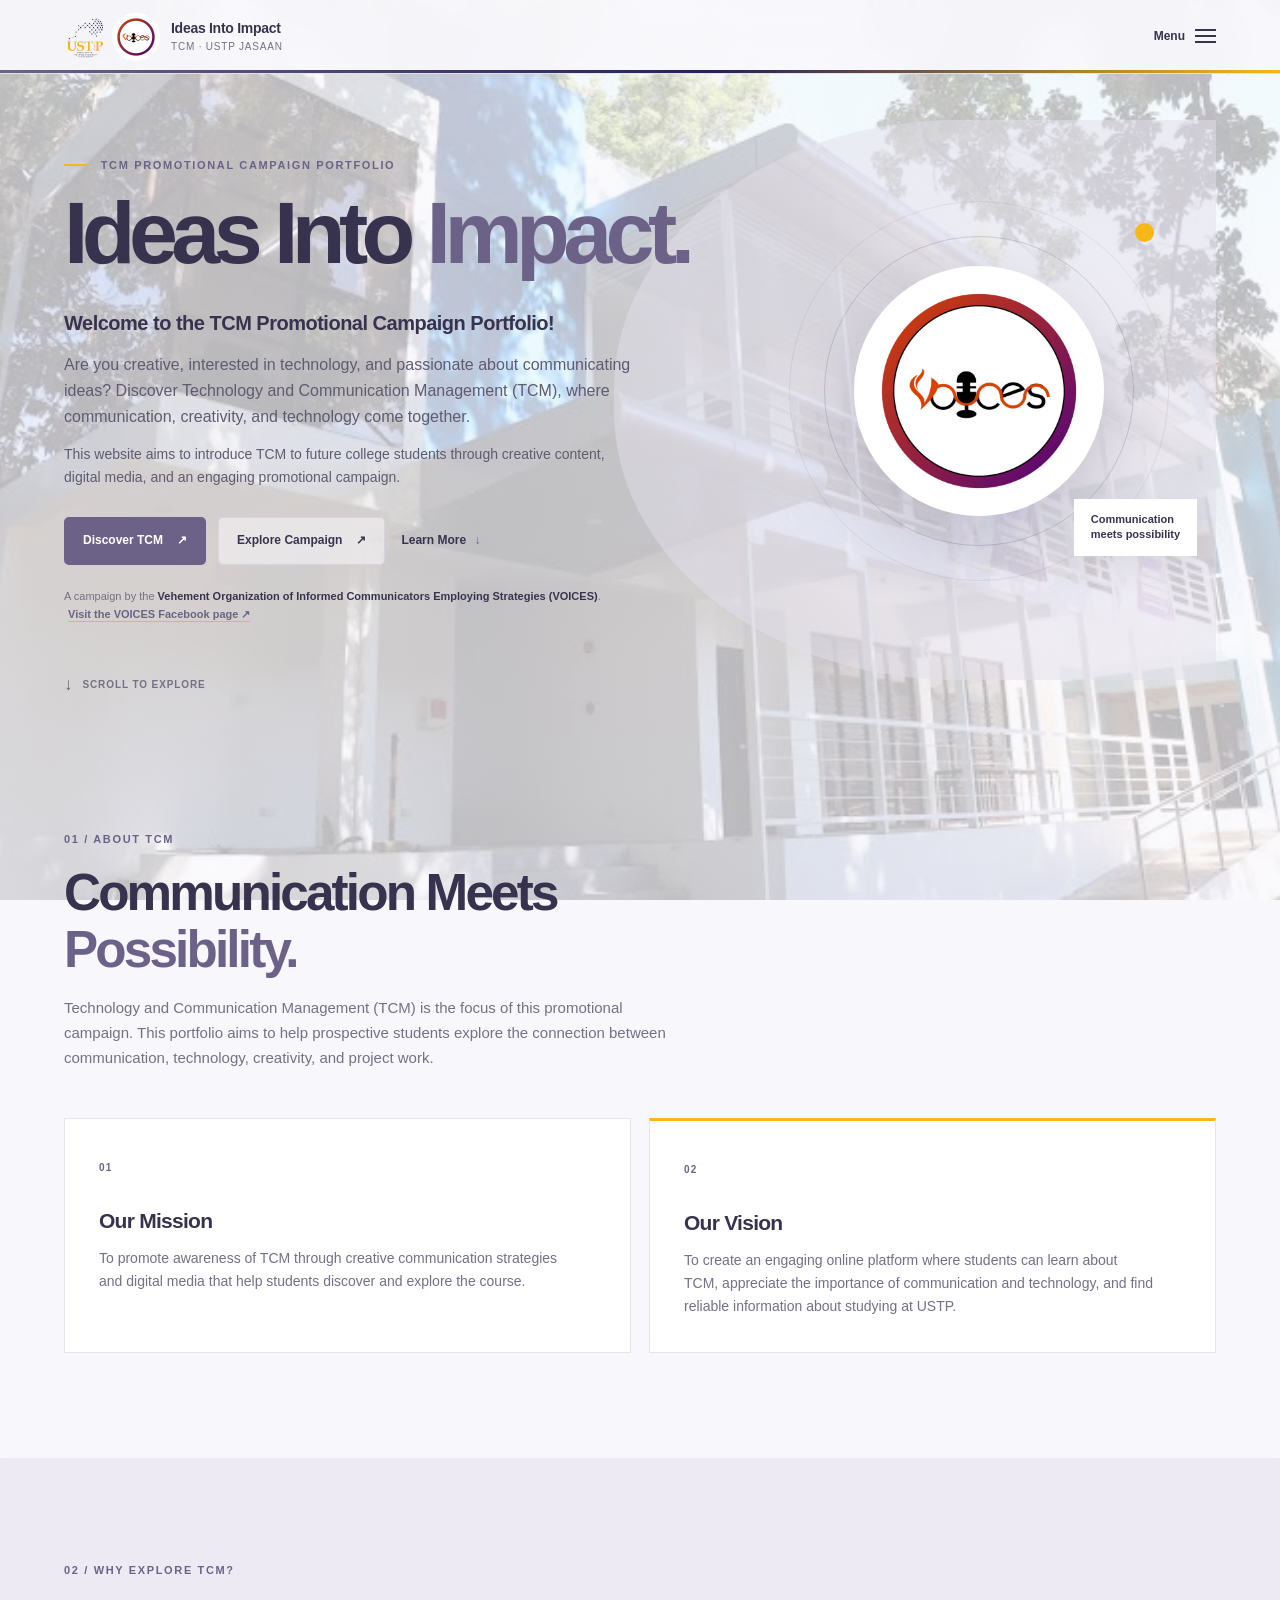
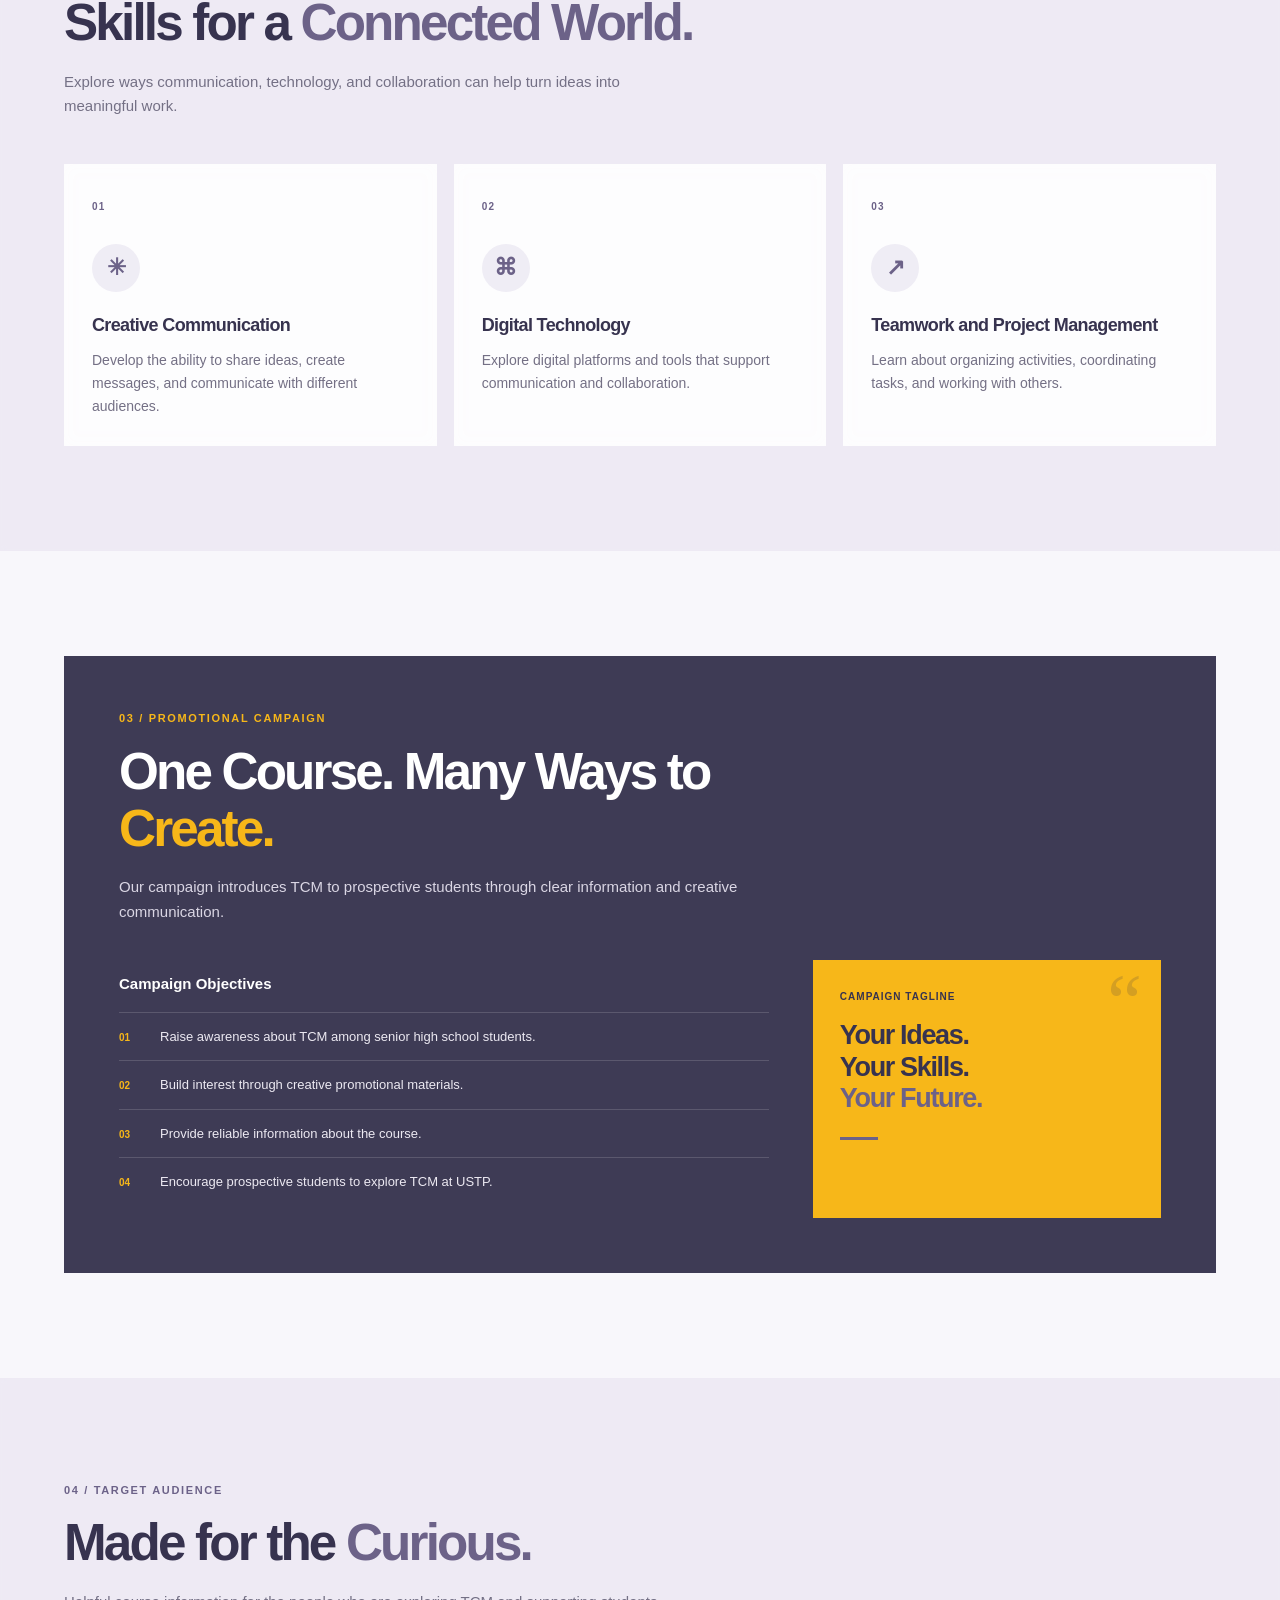
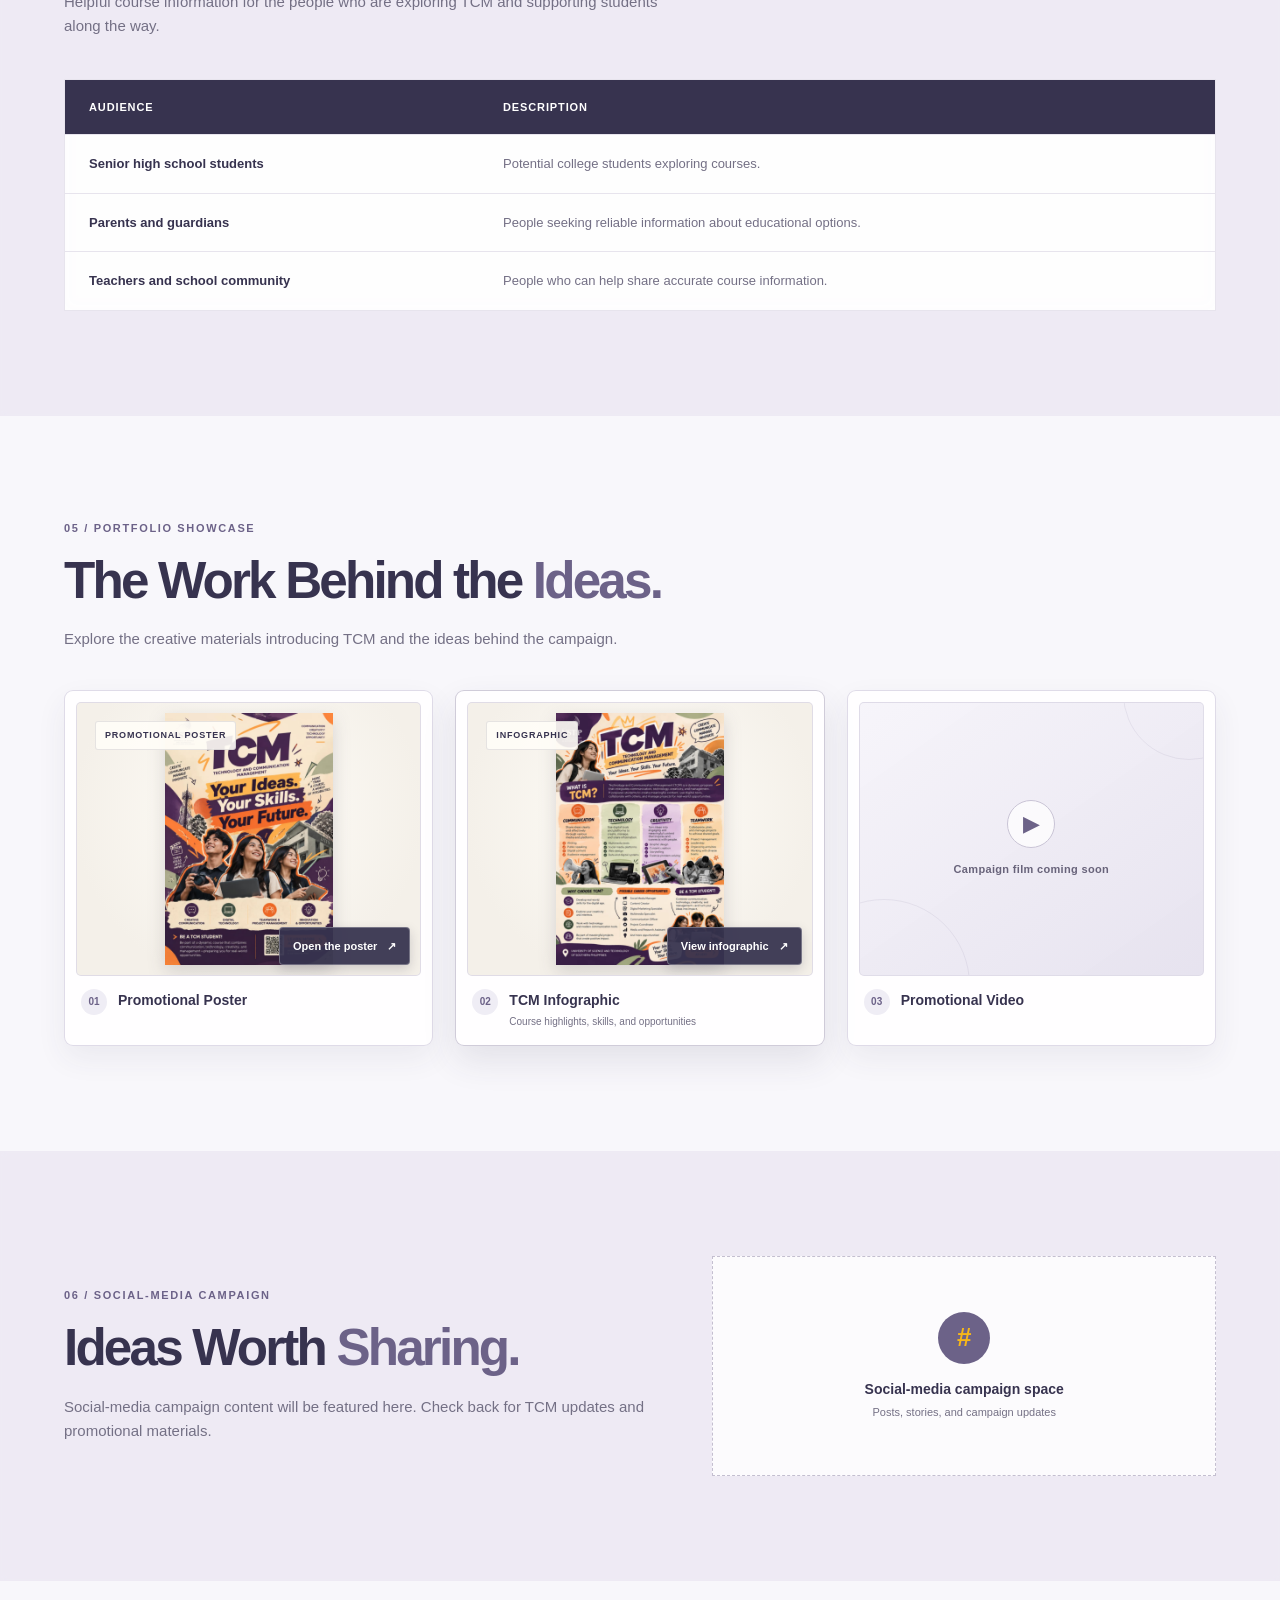
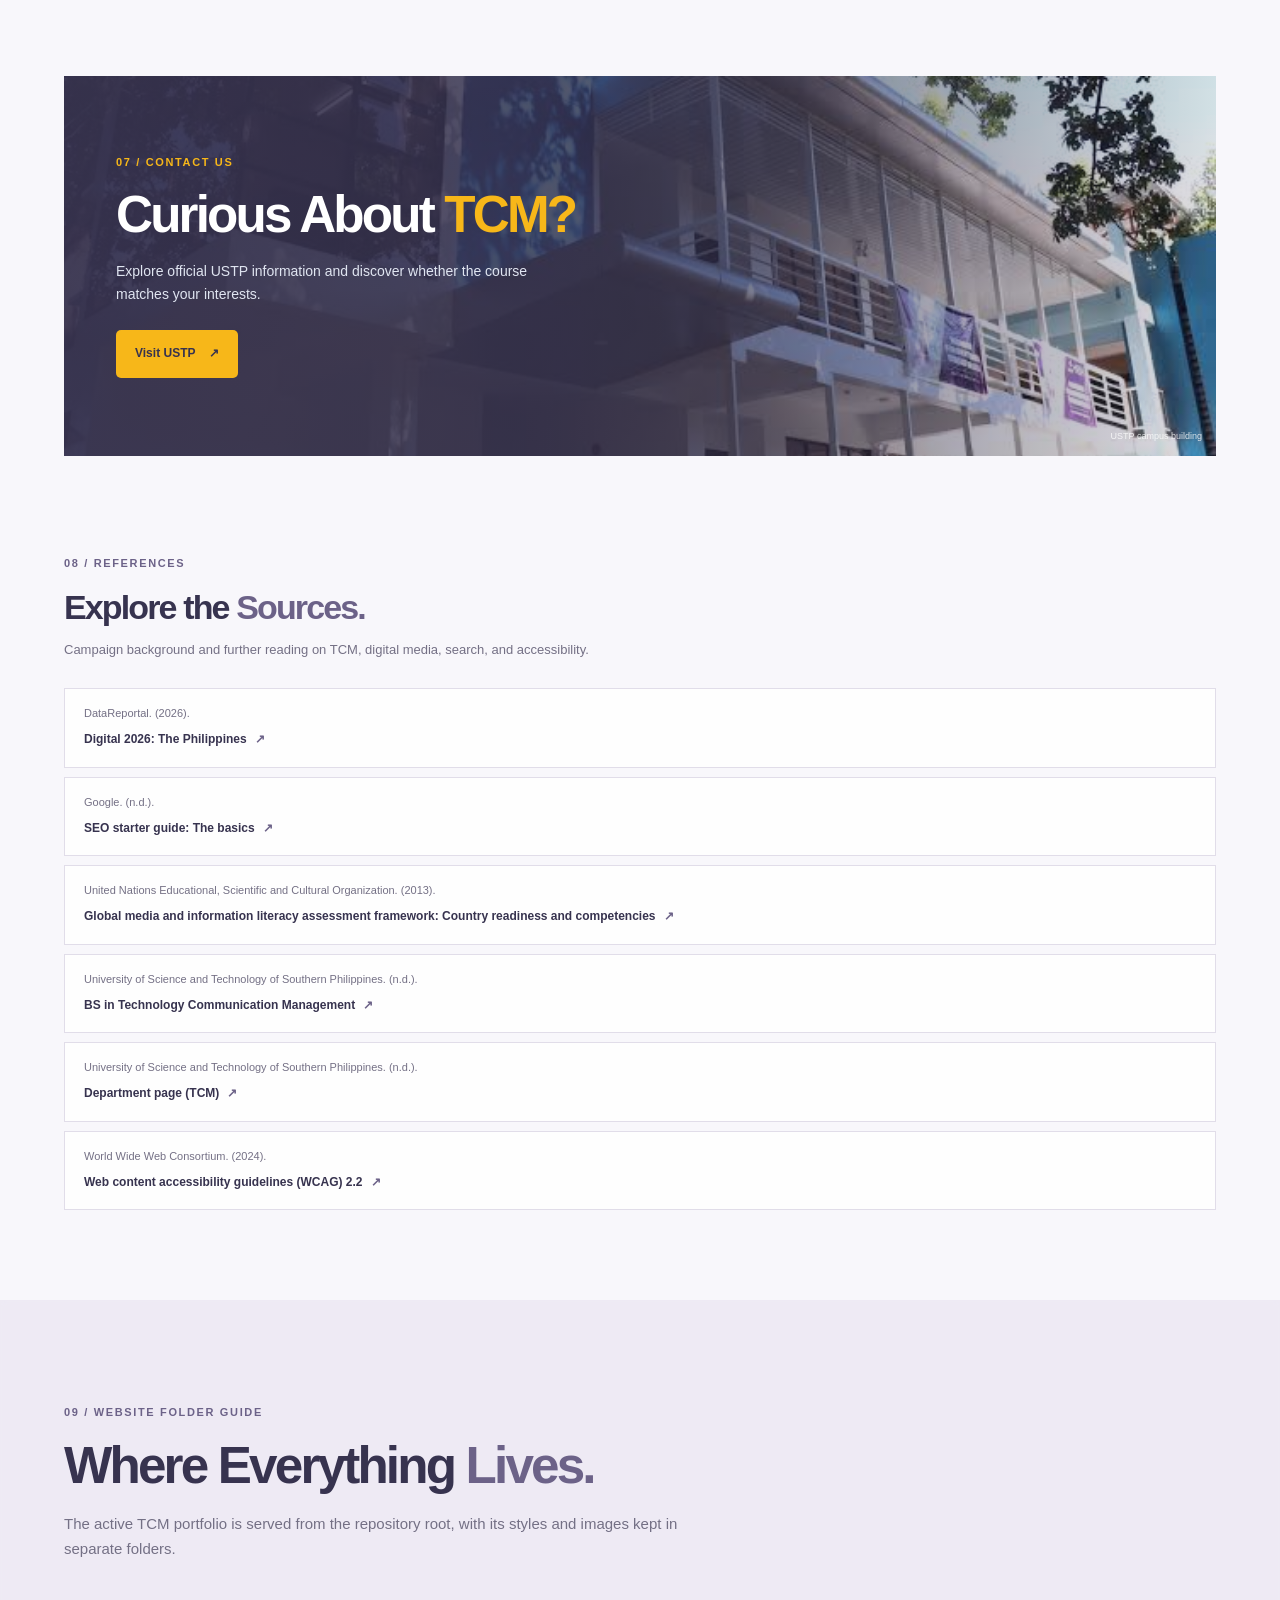
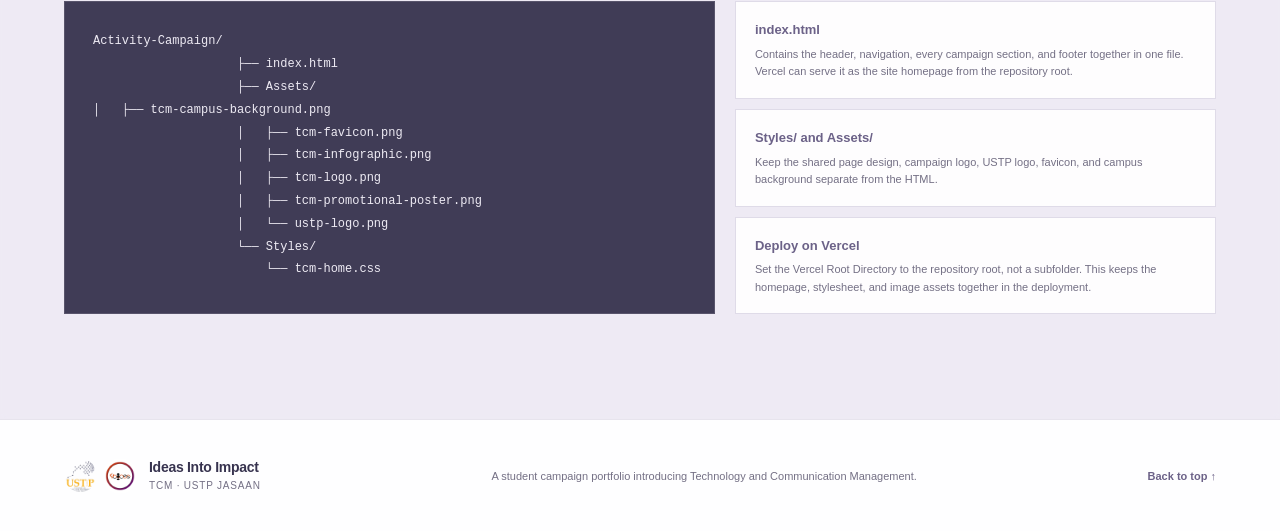
==== index.html @ bd0e1f1b "Describe what updates you made" ====
<!DOCTYPE html>
<html lang="en">

<head>
    <meta charset="UTF-8">
    <meta name="viewport" content="width=device-width, initial-scale=1.0">
    <meta name="theme-color" content="#37334f">
    <meta name="description"
        content="Discover Technology and Communication Management at USTP through the Ideas Into Impact promotional campaign portfolio.">
    <title>Ideas Into Impact | TCM Promotional Campaign</title>
    <link rel="icon" type="image/png" href="Assets/tcm-favicon.png">
    <link rel="stylesheet" href="Styles/tcm-home.css">
</head>

<body>
    <a class="skip-link" href="#main-content">Skip to content</a>
    <header class="site-header">
        <a class="brand" href="#home" aria-label="Ideas Into Impact home">
            <span class="brand-logos" aria-hidden="true">
                <img class="brand-logo brand-logo-ustp" src="Assets/ustp-logo.png" alt="">
                <img class="brand-logo brand-logo-voices" src="Assets/tcm-logo.png" alt="">
            </span>
            <span class="brand-copy">
                <strong>Ideas Into Impact</strong>
                <span>TCM · USTP Jasaan</span>
            </span>
        </a>

        <button class="menu-toggle" type="button" aria-expanded="false" aria-controls="primary-navigation">
            <span class="menu-toggle-label">Menu</span>
            <span class="menu-icon" aria-hidden="true"><span></span><span></span><span></span></span>
        </button>

        <nav class="primary-navigation" id="primary-navigation" aria-label="Main navigation">
            <a href="#home">Home</a>
            <a href="#about-tcm">About TCM</a>
            <a href="#why-tcm">Why Explore TCM?</a>
            <a href="#campaign">Promotional Campaign</a>
            <a href="#target-audience">Target Audience</a>
            <a href="#portfolio">Portfolio Showcase</a>
            <a href="#social-campaign">Social-Media Campaign</a>
            <a href="#contact">Contact us</a>
            <a href="#references">Reference</a>
            <a href="#project-structure">Folder Guide</a>
        </nav>
    </header>

    <main id="main-content">
        <section class="hero section-shell" id="home" aria-labelledby="hero-title">
            <div class="hero-copy">
                <p class="eyebrow"><span class="eyebrow-line"></span> TCM Promotional Campaign Portfolio</p>
                <h1 id="hero-title">Ideas Into <span>Impact.</span></h1>
                <h2>Welcome to the TCM Promotional Campaign Portfolio!</h2>
                <p class="hero-intro">Are you creative, interested in technology, and passionate about communicating
                    ideas? Discover Technology and Communication Management (TCM), where communication, creativity,
                    and technology come together.</p>
                <p class="hero-detail">This website aims to introduce TCM to future college students through creative
                    content, digital media, and an engaging promotional campaign.</p>
                <div class="hero-actions">
                    <a class="button button-primary" href="#about-tcm">Discover TCM <span
                            aria-hidden="true">↗</span></a>
                    <a class="button button-outline" href="#campaign">Explore Campaign <span
                            aria-hidden="true">↗</span></a>
                    <a class="text-link" href="#why-tcm">Learn More <span aria-hidden="true">↓</span></a>
                </div>
                <p class="organization-note">
                    A campaign by the <strong>Vehement Organization of Informed Communicators Employing Strategies
                        (VOICES)</strong>.
                    <a href="https://www.facebook.com/voices.ustpjasaan?__tn__=-UC*F" target="_blank"
                        rel="noopener noreferrer">Visit the VOICES Facebook page <span aria-hidden="true">↗</span></a>
                </p>
            </div>
            <div class="hero-art" aria-hidden="true">
                <span class="orbit orbit-one"></span>
                <span class="orbit orbit-two"></span>
                <img class="hero-logo" src="Assets/tcm-logo.png" alt="TCM promotional campaign logo">
                <span class="hero-art-caption">Communication<br>meets possibility</span>
                <span class="hero-art-dot"></span>
            </div>
            <a class="scroll-cue" href="#about-tcm"><span aria-hidden="true">↓</span> Scroll to explore</a>
        </section>

        <section class="content-section section-shell" id="about-tcm" aria-labelledby="about-title">
            <div class="section-heading">
                <p class="eyebrow">01 / About TCM</p>
                <h2 id="about-title">Communication Meets <span>Possibility.</span></h2>
                <p>Technology and Communication Management (TCM) is the focus of this promotional campaign. This
                    portfolio aims to help prospective students explore the connection between communication,
                    technology, creativity, and project work.</p>
            </div>
            <div class="mission-grid">
                <article class="info-card mission-card">
                    <span class="card-index">01</span>
                    <h3>Our Mission</h3>
                    <p>To promote awareness of TCM through creative communication strategies and digital media that
                        help students discover and explore the course.</p>
                </article>
                <article class="info-card vision-card">
                    <span class="card-index">02</span>
                    <h3>Our Vision</h3>
                    <p>To create an engaging online platform where students can learn about TCM, appreciate the
                        importance of communication and technology, and find reliable information about studying at
                        USTP.</p>
                </article>
            </div>
        </section>

        <section class="content-section why-section" id="why-tcm" aria-labelledby="why-title">
            <div class="section-shell">
                <div class="section-heading">
                    <p class="eyebrow">02 / Why explore TCM?</p>
                    <h2 id="why-title">Skills for a <span>Connected World.</span></h2>
                    <p>Explore ways communication, technology, and collaboration can help turn ideas into meaningful
                        work.</p>
                </div>
                <div class="skills-grid">
                    <article class="skill-card">
                        <span class="skill-number">01</span>
                        <span class="skill-symbol" aria-hidden="true">✳</span>
                        <h3>Creative Communication</h3>
                        <p>Develop the ability to share ideas, create messages, and communicate with different
                            audiences.</p>
                    </article>
                    <article class="skill-card">
                        <span class="skill-number">02</span>
                        <span class="skill-symbol" aria-hidden="true">⌘</span>
                        <h3>Digital Technology</h3>
                        <p>Explore digital platforms and tools that support communication and collaboration.</p>
                    </article>
                    <article class="skill-card">
                        <span class="skill-number">03</span>
                        <span class="skill-symbol" aria-hidden="true">↗</span>
                        <h3>Teamwork and Project Management</h3>
                        <p>Learn about organizing activities, coordinating tasks, and working with others.</p>
                    </article>
                </div>
            </div>
        </section>

        <section class="content-section section-shell" id="campaign" aria-labelledby="campaign-title">
            <div class="campaign-panel">
                <div class="section-heading">
                    <p class="eyebrow">03 / Promotional Campaign</p>
                    <h2 id="campaign-title">One Course. Many Ways to <span>Create.</span></h2>
                    <p>Our campaign introduces TCM to prospective students through clear information and creative
                        communication.</p>
                </div>
                <div class="campaign-content">
                    <div class="objectives">
                        <h3>Campaign Objectives</h3>
                        <ol>
                            <li><span>01</span>Raise awareness about TCM among senior high school students.</li>
                            <li><span>02</span>Build interest through creative promotional materials.</li>
                            <li><span>03</span>Provide reliable information about the course.</li>
                            <li><span>04</span>Encourage prospective students to explore TCM at USTP.</li>
                        </ol>
                    </div>
                    <aside class="tagline-card">
                        <span class="tagline-mark" aria-hidden="true">“</span>
                        <p>Campaign tagline</p>
                        <h3>Your Ideas.<br>Your Skills.<br><span>Your Future.</span></h3>
                        <span class="tagline-rule"></span>
                    </aside>
                </div>
            </div>
        </section>

        <section class="content-section audience-section" id="target-audience" aria-labelledby="audience-title">
            <div class="section-shell">
                <div class="section-heading">
                    <p class="eyebrow">04 / Target Audience</p>
                    <h2 id="audience-title">Made for the <span>Curious.</span></h2>
                    <p>Helpful course information for the people who are exploring TCM and supporting students along
                        the way.</p>
                </div>
                <div class="table-wrap">
                    <table>
                        <thead>
                            <tr>
                                <th scope="col">Audience</th>
                                <th scope="col">Description</th>
                            </tr>
                        </thead>
                        <tbody>
                            <tr>
                                <th scope="row">Senior high school students</th>
                                <td>Potential college students exploring courses.</td>
                            </tr>
                            <tr>
                                <th scope="row">Parents and guardians</th>
                                <td>People seeking reliable information about educational options.</td>
                            </tr>
                            <tr>
                                <th scope="row">Teachers and school community</th>
                                <td>People who can help share accurate course information.</td>
                            </tr>
                        </tbody>
                    </table>
                </div>
            </div>
        </section>

        <section class="content-section section-shell" id="portfolio" aria-labelledby="portfolio-title">
            <div class="section-heading">
                <p class="eyebrow">05 / Portfolio Showcase</p>
                <h2 id="portfolio-title">The Work Behind the <span>Ideas.</span></h2>
                <p>Explore the creative materials introducing TCM and the ideas behind the campaign.</p>
            </div>
            <div class="portfolio-grid">
                <article class="portfolio-card">
                    <button class="portfolio-media-trigger portfolio-poster-preview" type="button"
                        aria-haspopup="dialog" aria-controls="media-viewer-dialog"
                        aria-label="Open the TCM promotional poster" data-image="Assets/tcm-promotional-poster.png"
                        data-alt="TCM promotional poster with the message Your Ideas. Your Skills. Your Future."
                        data-title="Promotional Poster">
                        <img src="Assets/tcm-promotional-poster.png" alt="">
                        <span class="portfolio-media-badge">PROMOTIONAL POSTER</span>
                        <span class="infographic-preview-hint">Open the poster <span aria-hidden="true">↗</span></span>
                    </button>
                    <div class="portfolio-label"><span>01</span>
                        <h3>Promotional Poster</h3>
                    </div>
                </article>
                <article class="portfolio-card featured-portfolio-card">
                    <button class="portfolio-media-trigger portfolio-infographic-trigger" type="button"
                        aria-haspopup="dialog" aria-controls="media-viewer-dialog" aria-label="View the TCM infographic"
                        data-image="Assets/tcm-infographic.png"
                        data-alt="TCM infographic explaining communication, technology, creativity, teamwork and career opportunities"
                        data-title="TCM Infographic">
                        <img src="Assets/tcm-infographic.png" alt="">
                        <span class="portfolio-media-badge">INFOGRAPHIC</span>
                        <span class="infographic-preview-hint">View infographic <span aria-hidden="true">↗</span></span>
                    </button>
                    <div class="portfolio-label">
                        <span>02</span>
                        <div>
                            <h3>TCM Infographic</h3>
                            <p>Course highlights, skills, and opportunities</p>
                        </div>
                    </div>
                </article>
                <article class="portfolio-card portfolio-placeholder-card">
                    <div class="media-placeholder video-placeholder">
                        <span class="placeholder-icon" aria-hidden="true">▶</span>
                        <span>Campaign film coming soon</span>
                    </div>
                    <div class="portfolio-label"><span>03</span>
                        <h3>Promotional Video</h3>
                    </div>
                </article>
            </div>
        </section>

        <section class="content-section social-section" id="social-campaign" aria-labelledby="social-title">
            <div class="section-shell social-layout">
                <div class="section-heading">
                    <p class="eyebrow">06 / Social-Media Campaign</p>
                    <h2 id="social-title">Ideas Worth <span>Sharing.</span></h2>
                    <p>Social-media campaign content will be featured here. Check back for TCM updates and promotional
                        materials.</p>
                </div>
                <div class="social-placeholder">
                    <span class="social-placeholder-mark" aria-hidden="true">#</span>
                    <p>Social-media campaign space</p>
                    <span>Posts, stories, and campaign updates</span>
                </div>
            </div>
        </section>

        <section class="contact-section section-shell" id="contact" aria-labelledby="contact-title">
            <div class="contact-panel">
                <div class="contact-copy">
                    <p class="eyebrow">07 / Contact Us</p>
                    <h2 id="contact-title">Curious About <span>TCM?</span></h2>
                    <p>Explore official USTP information and discover whether the course matches your interests.</p>
                    <a class="button button-primary" href="https://www.ustp.edu.ph/" target="_blank"
                        rel="noopener noreferrer">Visit USTP <span aria-hidden="true">↗</span></a>
                </div>
                <span class="image-credit">USTP campus building</span>
            </div>
        </section>

        <section class="references-section section-shell" id="references" aria-labelledby="references-title">
            <p class="eyebrow">08 / References</p>
            <h2 id="references-title">Explore the <span>Sources.</span></h2>
            <p>Campaign background and further reading on TCM, digital media, search, and accessibility.</p>
            <ol class="reference-list">
                <li class="reference-item">
                    <span class="reference-author">DataReportal. (2026).</span>
                    <a href="https://datareportal.com/reports/digital-2026-philippines" target="_blank"
                        rel="noopener noreferrer">Digital 2026: The Philippines <span aria-hidden="true">↗</span></a>
                </li>
                <li class="reference-item">
                    <span class="reference-author">Google. (n.d.).</span>
                    <a href="https://developers.google.com/search/docs/fundamentals/seo-starter-guide" target="_blank"
                        rel="noopener noreferrer">SEO starter guide: The basics
                        <span aria-hidden="true">↗</span></a>
                </li>
                <li class="reference-item">
                    <span class="reference-author">United Nations Educational, Scientific and Cultural Organization.
                        (2013).</span>
                    <a href="https://www.unesco.org/en/articles/global-media-and-information-literacy-assessment-framework"
                        target="_blank" rel="noopener noreferrer">Global media and information literacy assessment
                        framework: Country readiness and competencies <span aria-hidden="true">↗</span></a>
                </li>
                <li class="reference-item">
                    <span class="reference-author">University of Science and Technology of Southern Philippines.
                        (n.d.).</span>
                    <a href="https://www.ustp.edu.ph/jasaan/bstcm/" target="_blank" rel="noopener noreferrer">BS in
                        Technology Communication Management <span aria-hidden="true">↗</span></a>
                </li>
                <li class="reference-item">
                    <span class="reference-author">University of Science and Technology of Southern Philippines.
                        (n.d.).</span>
                    <a href="https://www.ustp.edu.ph/cdeo/citc/tcm-dept/" target="_blank"
                        rel="noopener noreferrer">Department page (TCM) <span aria-hidden="true">↗</span></a>
                </li>
                <li class="reference-item">
                    <span class="reference-author">World Wide Web Consortium. (2024).</span>
                    <a href="https://www.w3.org/TR/wcag/" target="_blank" rel="noopener noreferrer">Web content
                        accessibility guidelines (WCAG) 2.2 <span aria-hidden="true">↗</span></a>
                </li>
            </ol>
        </section>

        <section class="content-section structure-section" id="project-structure" aria-labelledby="structure-title">
            <div class="section-shell">
                <div class="section-heading">
                    <p class="eyebrow">09 / Website Folder Guide</p>
                    <h2 id="structure-title">Where Everything <span>Lives.</span></h2>
                    <p>The active TCM portfolio is served from the repository root, with its styles and images kept in
                        separate folders.</p>
                </div>
                <div class="structure-layout">
                    <pre class="folder-tree" aria-label="Website folder structure"><code>Activity-Campaign/
                    ├── index.html
                    ├── Assets/
│   ├── tcm-campus-background.png
                    │   ├── tcm-favicon.png
                    │   ├── tcm-infographic.png
                    │   ├── tcm-logo.png
                    │   ├── tcm-promotional-poster.png
                    │   └── ustp-logo.png
                    └── Styles/
                        └── tcm-home.css</code></pre>
                    <div class="structure-details">
                        <article>
                            <h3>index.html</h3>
                            <p>Contains the header, navigation, every campaign section, and footer together in one
                                file. Vercel can serve it as the site homepage from the repository root.</p>
                        </article>
                        <article>
                            <h3>Styles/ and Assets/</h3>
                            <p>Keep the shared page design, campaign logo, USTP logo, favicon, and campus background
                                separate from the HTML.</p>
                        </article>
                        <article>
                            <h3>Deploy on Vercel</h3>
                            <p>Set the Vercel Root Directory to the repository root, not a subfolder. This keeps the
                                homepage, stylesheet, and image assets together in the deployment.</p>
                        </article>
                    </div>
                </div>
            </div>
        </section>
    </main>

    <footer class="site-footer">
        <a class="brand footer-brand" href="#home">
            <span class="brand-logos" aria-hidden="true">
                <img class="brand-logo brand-logo-ustp" src="Assets/ustp-logo.png" alt="">
                <img class="brand-logo brand-logo-voices" src="Assets/tcm-logo.png" alt="">
            </span>
            <span class="brand-copy">
                <strong>Ideas Into Impact</strong>
                <span>TCM · USTP Jasaan</span>
            </span>
        </a>
        <p>A student campaign portfolio introducing Technology and Communication Management.</p>
        <a href="#home" class="back-to-top">Back to top ↑</a>
    </footer>

    <dialog class="media-viewer-dialog" id="media-viewer-dialog" aria-labelledby="media-viewer-title">
        <div class="media-viewer">
            <header class="media-viewer-header">
                <h2 id="media-viewer-title">TCM Infographic</h2>
                <div class="media-viewer-actions" aria-label="Image controls">
                    <button class="media-viewer-zoom" id="media-viewer-zoom-out" type="button" aria-label="Zoom out"
                        title="Zoom out">−</button>
                    <span class="media-viewer-zoom-level" id="media-viewer-zoom-level" aria-live="polite">100%</span>
                    <button class="media-viewer-zoom" id="media-viewer-zoom-in" type="button" aria-label="Zoom in"
                        title="Zoom in">+</button>
                    <button class="media-viewer-close" type="button" aria-label="Close image">×</button>
                </div>
            </header>
            <div class="media-viewer-stage" id="media-viewer-stage">
                <img class="media-viewer-image" id="media-viewer-image" src="Assets/tcm-infographic.png"
                    alt="TCM infographic explaining communication, technology, creativity, teamwork and career opportunities">
                <p class="media-viewer-hint" id="media-viewer-hint">Zoom in, then drag the image to explore</p>
            </div>
        </div>
    </dialog>

    <script>
        const menuToggle = document.querySelector('.menu-toggle');
        const navigation = document.querySelector('.primary-navigation');
        const portfolioMediaTriggers = document.querySelectorAll('.portfolio-media-trigger');
        const mediaViewerDialog = document.querySelector('#media-viewer-dialog');
        const mediaViewerClose = document.querySelector('.media-viewer-close');
        const mediaViewerImage = document.querySelector('#media-viewer-image');
        const mediaViewerStage = document.querySelector('#media-viewer-stage');
        const mediaViewerTitle = document.querySelector('#media-viewer-title');
        const mediaViewerZoomOut = document.querySelector('#media-viewer-zoom-out');
        const mediaViewerZoomIn = document.querySelector('#media-viewer-zoom-in');
        const mediaViewerZoomLevel = document.querySelector('#media-viewer-zoom-level');
        const minimumZoom = 0.5;
        const maximumZoom = 2.5;
        const zoomStep = 0.25;
        let currentZoom = 1;
        let imageOffsetX = 0;
        let imageOffsetY = 0;
        let dragStartX = 0;
        let dragStartY = 0;
        let isDraggingImage = false;

        const clampImageOffset = () => {
            const maxOffsetX = Math.max(0, (mediaViewerImage.offsetWidth * currentZoom - mediaViewerStage.clientWidth) / 2);
            const maxOffsetY = Math.max(0, (mediaViewerImage.offsetHeight * currentZoom - mediaViewerStage.clientHeight) / 2);
            imageOffsetX = Math.min(maxOffsetX, Math.max(-maxOffsetX, imageOffsetX));
            imageOffsetY = Math.min(maxOffsetY, Math.max(-maxOffsetY, imageOffsetY));
        };

        const updateZoom = (zoom) => {
            currentZoom = Math.min(maximumZoom, Math.max(minimumZoom, zoom));
            clampImageOffset();
            mediaViewerImage.style.transform = `translate3d(${imageOffsetX}px, ${imageOffsetY}px, 0) scale(${currentZoom})`;
            mediaViewerZoomLevel.textContent = `${Math.round(currentZoom * 100)}%`;
            mediaViewerZoomOut.disabled = currentZoom === minimumZoom;
            mediaViewerZoomIn.disabled = currentZoom === maximumZoom;
            mediaViewerStage.classList.toggle('is-zoomed', currentZoom > 1);
        };

        const stopDraggingImage = (event) => {
            if (!isDraggingImage) {
                return;
            }

            isDraggingImage = false;
            mediaViewerImage.classList.remove('is-dragging');
            if (mediaViewerImage.hasPointerCapture(event.pointerId)) {
                mediaViewerImage.releasePointerCapture(event.pointerId);
            }
        };

        menuToggle.addEventListener('click', () => {
            const isExpanded = menuToggle.getAttribute('aria-expanded') === 'true';
            menuToggle.setAttribute('aria-expanded', String(!isExpanded));
            navigation.classList.toggle('is-open', !isExpanded);
        });

        navigation.querySelectorAll('a').forEach((link) => {
            link.addEventListener('click', () => {
                menuToggle.setAttribute('aria-expanded', 'false');
                navigation.classList.remove('is-open');
            });
        });

        portfolioMediaTriggers.forEach((trigger) => {
            trigger.addEventListener('click', () => {
                mediaViewerImage.src = trigger.dataset.image;
                mediaViewerImage.alt = trigger.dataset.alt;
                mediaViewerTitle.textContent = trigger.dataset.title;
                imageOffsetX = 0;
                imageOffsetY = 0;
                updateZoom(1);
                mediaViewerDialog.showModal();
            });
        });

        mediaViewerImage.addEventListener('pointerdown', (event) => {
            if (event.button !== 0 || currentZoom <= 1) {
                return;
            }

            event.preventDefault();
            isDraggingImage = true;
            dragStartX = event.clientX - imageOffsetX;
            dragStartY = event.clientY - imageOffsetY;
            mediaViewerImage.classList.add('is-dragging');
            mediaViewerImage.setPointerCapture(event.pointerId);
        });

        mediaViewerImage.addEventListener('pointermove', (event) => {
            if (!isDraggingImage) {
                return;
            }

            imageOffsetX = event.clientX - dragStartX;
            imageOffsetY = event.clientY - dragStartY;
            clampImageOffset();
            mediaViewerImage.style.transform = `translate3d(${imageOffsetX}px, ${imageOffsetY}px, 0) scale(${currentZoom})`;
        });

        mediaViewerImage.addEventListener('pointerup', stopDraggingImage);
        mediaViewerImage.addEventListener('pointercancel', stopDraggingImage);

        mediaViewerZoomOut.addEventListener('click', () => {
            updateZoom(currentZoom - zoomStep);
        });

        mediaViewerZoomIn.addEventListener('click', () => {
            updateZoom(currentZoom + zoomStep);
        });

        mediaViewerClose.addEventListener('click', () => {
            mediaViewerDialog.close();
        });

        mediaViewerDialog.addEventListener('click', (event) => {
            if (event.target === mediaViewerDialog) {
                mediaViewerDialog.close();
            }
        });
    </script>
</body>

</html>
---- Styles/tcm-home.css ----
:root {
    color-scheme: light;
    --navy: #37334f;
    --blue: #6c6288;
    --blue-light: #efedf5;
    --ustp-blue: #25215b;
    --gold: #f7b719;
    --ink: #39364a;
    --muted: #747085;
    --paper: #f8f7fb;
    --white: #ffffff;
    --line: #e7e4ed;
    --content-width: 1160px;
}

* {
    box-sizing: border-box;
}

html {
    scroll-behavior: smooth;
    scroll-padding-top: 100px;
}

body {
    margin: 0;
    background-color: var(--paper);
    background-image: linear-gradient(rgba(249, 248, 252, 0.74), rgba(249, 248, 252, 0.74)),
        url("../Assets/tcm-campus-background.png");
    background-attachment: fixed;
    background-position: center;
    background-size: cover;
    color: var(--ink);
    font-family: "Segoe UI", "Helvetica Neue", sans-serif;
    font-size: 16px;
    line-height: 1.65;
}

.section-loading {
    width: min(var(--content-width), 90%);
    margin: 4rem auto;
    color: var(--muted);
    text-align: center;
}

.section-loading-error {
    padding: 1.25rem;
    border: 1px solid #d5a5a5;
    background: rgba(255, 255, 255, 0.94);
    color: #7f2727;
}

a {
    color: inherit;
}

a:focus-visible,
button:focus-visible {
    outline: 3px solid var(--gold);
    outline-offset: 4px;
}

.skip-link {
    position: absolute;
    top: 8px;
    left: 8px;
    z-index: 20;
    padding: 10px 16px;
    transform: translateY(-150%);
    background: var(--white);
    color: var(--navy);
}

.skip-link:focus {
    transform: translateY(0);
}

.site-header {
    position: sticky;
    z-index: 10;
    top: 0;
    display: flex;
    min-height: 82px;
    align-items: center;
    justify-content: space-between;
    gap: 30px;
    padding: 12px max(5vw, calc((100vw - var(--content-width)) / 2));
    border-bottom: 1px solid rgba(55, 51, 79, 0.1);
    background: rgba(249, 248, 252, 0.93);
    backdrop-filter: blur(14px);
}

.site-header::after {
    position: absolute;
    right: 0;
    bottom: 0;
    left: 0;
    height: 3px;
    background: linear-gradient(90deg, var(--blue) 0%, var(--ustp-blue) 56%, var(--gold) 100%);
    content: "";
    pointer-events: none;
}

.brand {
    display: inline-flex;
    flex: 0 0 auto;
    align-items: center;
    gap: 11px;
    color: var(--navy);
    text-decoration: none;
}

.brand-logos {
    display: inline-flex;
    flex: 0 0 auto;
    align-items: center;
    gap: 5px;
}

.brand-logo {
    display: block;
    flex: 0 0 auto;
    border-radius: 50%;
}

.brand-logo-ustp {
    width: 43px;
    height: 43px;
    padding: 0;
    border: 0;
    background: transparent;
    object-fit: contain;
}

.brand-logo-voices {
    width: 48px;
    height: 48px;
    object-fit: cover;
}

.brand-copy {
    display: grid;
    line-height: 1.25;
}

.brand-copy strong {
    font-size: 14px;
    letter-spacing: -0.02em;
}

.brand-copy>span {
    margin-top: 4px;
    color: var(--muted);
    font-size: 10px;
    letter-spacing: 0.08em;
    text-transform: uppercase;
}

.primary-navigation {
    display: flex;
    align-items: center;
    justify-content: flex-end;
    gap: 4px 17px;
}

.primary-navigation a {
    padding: 8px 0;
    color: #5d596e;
    font-size: 11px;
    font-weight: 650;
    text-decoration: none;
    white-space: nowrap;
    transition: color 160ms ease;
}

.primary-navigation a:hover {
    color: var(--blue);
}

.menu-toggle {
    display: none;
}

.section-shell {
    width: min(var(--content-width), 90%);
    margin-inline: auto;
}

.hero {
    position: relative;
    display: grid;
    min-height: 650px;
    grid-template-columns: minmax(0, 1.15fr) minmax(280px, 0.85fr);
    align-items: center;
    gap: 38px;
    overflow-x: clip;
    padding-block: 84px 104px;
}

.hero::before {
    position: absolute;
    z-index: -1;
    top: 46px;
    right: -9vw;
    width: 56vw;
    height: 560px;
    border-radius: 48% 0 0 48%;
    background: rgba(227, 223, 236, 0.5);
    content: "";
}

.hero-copy {
    max-width: 640px;
}

.eyebrow {
    margin: 0 0 16px;
    color: var(--blue);
    font-size: 11px;
    font-weight: 800;
    letter-spacing: 0.15em;
    line-height: 1.4;
    text-transform: uppercase;
}

.eyebrow-line {
    display: inline-block;
    width: 24px;
    height: 2px;
    margin: 0 8px 3px 0;
    background: var(--gold);
}

.hero h1 {
    margin: 0;
    color: var(--navy);
    font-size: clamp(52px, 7vw, 88px);
    font-weight: 800;
    letter-spacing: -0.075em;
    line-height: 0.99;
}

.hero h1 span,
.section-heading h2 span,
.contact-copy h2 span,
.references-section h2 span {
    color: var(--blue);
}

.hero h2 {
    margin: 30px 0 12px;
    color: var(--navy);
    font-size: 20px;
    letter-spacing: -0.025em;
}

.hero-intro,
.hero-detail {
    max-width: 580px;
    color: #5f5b70;
}

.hero-intro {
    margin: 0;
    font-size: 16px;
}

.hero-detail {
    margin: 12px 0 0;
    font-size: 14px;
}

.hero-actions {
    display: flex;
    flex-wrap: wrap;
    align-items: center;
    gap: 12px;
    margin-top: 28px;
}

.organization-note {
    max-width: 580px;
    margin: 22px 0 0;
    color: var(--muted);
    font-size: 11px;
    line-height: 1.65;
}

.organization-note strong {
    color: var(--navy);
    font-weight: 700;
}

.organization-note a {
    display: inline-block;
    margin-left: 4px;
    color: var(--blue);
    font-weight: 750;
    text-decoration-color: var(--gold);
    text-underline-offset: 3px;
}

.button {
    display: inline-flex;
    min-height: 48px;
    align-items: center;
    justify-content: center;
    gap: 14px;
    padding: 11px 18px;
    border: 1px solid transparent;
    border-radius: 5px;
    font-size: 12px;
    font-weight: 750;
    text-decoration: none;
    transition: transform 160ms ease, background-color 160ms ease;
}

.button:hover {
    transform: translateY(-2px);
}

.button-primary {
    background: var(--blue);
    color: var(--white);
}

.button-primary:hover {
    background: var(--navy);
}

.button-outline {
    border-color: #d8d3e2;
    background: rgba(249, 248, 252, 0.55);
    color: var(--navy);
}

.button-outline:hover {
    background: var(--white);
}

.text-link {
    padding: 10px 4px;
    color: var(--navy);
    font-size: 12px;
    font-weight: 750;
    text-decoration: none;
}

.text-link span {
    padding-left: 5px;
    color: var(--blue);
}

.hero-art {
    position: relative;
    display: grid;
    min-height: 390px;
    place-items: center;
}

.hero-logo {
    z-index: 1;
    display: block;
    width: 250px;
    height: 250px;
    border-radius: 50%;
    box-shadow: 0 30px 70px rgba(55, 51, 79, 0.2);
    object-fit: cover;
}

.orbit {
    position: absolute;
    display: block;
    width: 310px;
    height: 310px;
    border: 1px solid rgba(108, 98, 136, 0.25);
    border-radius: 50%;
}

.orbit-two {
    width: 380px;
    height: 380px;
    border-color: rgba(108, 98, 136, 0.12);
}

.hero-art-caption {
    position: absolute;
    z-index: 2;
    right: 4%;
    bottom: 30px;
    padding: 13px 17px;
    background: var(--white);
    box-shadow: 0 12px 32px rgba(55, 51, 79, 0.1);
    color: var(--navy);
    font-size: 11px;
    font-weight: 750;
    line-height: 1.4;
}

.hero-art-dot {
    position: absolute;
    top: 27px;
    right: 13%;
    width: 19px;
    height: 19px;
    border-radius: 50%;
    background: var(--gold);
}

.scroll-cue {
    position: absolute;
    bottom: 28px;
    left: 0;
    display: inline-flex;
    align-items: center;
    gap: 9px;
    color: var(--muted);
    font-size: 10px;
    font-weight: 700;
    letter-spacing: 0.09em;
    text-decoration: none;
    text-transform: uppercase;
}

.scroll-cue span {
    color: var(--blue);
    font-size: 17px;
}

.content-section {
    padding-block: 105px;
}

.section-heading {
    max-width: 690px;
}

.section-heading h2,
.contact-copy h2,
.references-section h2 {
    margin: 0;
    color: var(--navy);
    font-size: clamp(34px, 4vw, 52px);
    font-weight: 780;
    letter-spacing: -0.055em;
    line-height: 1.12;
}

.section-heading>p:last-child {
    max-width: 630px;
    margin: 18px 0 0;
    color: var(--muted);
    font-size: 15px;
}

.mission-grid {
    display: grid;
    grid-template-columns: 1fr 1fr;
    gap: 18px;
    margin-top: 48px;
}

.info-card {
    position: relative;
    min-height: 230px;
    padding: 34px;
    border: 1px solid var(--line);
    background: rgba(255, 255, 255, 0.9);
    backdrop-filter: blur(7px);
}

.card-index,
.skill-number {
    display: inline-block;
    color: var(--blue);
    font-size: 10px;
    font-weight: 800;
    letter-spacing: 0.12em;
}

.info-card h3,
.skill-card h3 {
    margin: 24px 0 8px;
    color: var(--navy);
    font-size: 21px;
    letter-spacing: -0.035em;
}

.info-card p,
.skill-card p {
    max-width: 470px;
    margin: 0;
    color: var(--muted);
    font-size: 14px;
}

.vision-card {
    border-top: 3px solid var(--gold);
}

.why-section,
.social-section {
    background: rgba(234, 231, 242, 0.76);
    backdrop-filter: blur(3px);
}

.skills-grid {
    display: grid;
    grid-template-columns: repeat(3, minmax(0, 1fr));
    gap: 17px;
    margin-top: 45px;
}

.skill-card {
    position: relative;
    min-height: 275px;
    padding: 28px;
    background: rgba(255, 255, 255, 0.9);
    backdrop-filter: blur(7px);
}

.skill-symbol {
    display: grid;
    width: 48px;
    height: 48px;
    margin-top: 26px;
    place-items: center;
    border-radius: 50%;
    background: var(--blue-light);
    color: var(--blue);
    font-size: 23px;
    font-weight: 700;
}

.skill-card h3 {
    margin-top: 19px;
    font-size: 18px;
}

.campaign-panel {
    padding: 55px;
    background: rgba(55, 51, 79, 0.96);
    color: var(--white);
}

.campaign-panel .eyebrow {
    color: var(--gold);
}

.campaign-panel .section-heading h2 {
    color: var(--white);
}

.campaign-panel .section-heading h2 span {
    color: var(--gold);
}

.campaign-panel .section-heading>p:last-child {
    color: #dad6e4;
}

.campaign-content {
    display: grid;
    grid-template-columns: minmax(0, 1.4fr) minmax(240px, 0.75fr);
    gap: 44px;
    align-items: center;
    margin-top: 35px;
}

.objectives h3 {
    margin: 0 0 15px;
    color: var(--white);
    font-size: 15px;
}

.objectives ol {
    margin: 0;
    padding: 0;
    list-style: none;
}

.objectives li {
    display: flex;
    align-items: baseline;
    gap: 16px;
    padding: 13px 0;
    border-top: 1px solid rgba(255, 255, 255, 0.15);
    color: #ece9f2;
    font-size: 13px;
}

.objectives li span {
    flex: 0 0 25px;
    color: var(--gold);
    font-size: 10px;
    font-weight: 800;
}

.tagline-card {
    position: relative;
    min-height: 258px;
    padding: 27px;
    background: var(--gold);
    color: var(--navy);
}

.tagline-card>p {
    margin: 2px 0 15px;
    font-size: 10px;
    font-weight: 800;
    letter-spacing: 0.1em;
    text-transform: uppercase;
}

.tagline-card h3 {
    margin: 0;
    font-size: 27px;
    letter-spacing: -0.05em;
    line-height: 1.15;
}

.tagline-card h3 span {
    color: var(--blue);
}

.tagline-mark {
    position: absolute;
    top: 3px;
    right: 19px;
    color: rgba(55, 51, 79, 0.18);
    font-family: Georgia, serif;
    font-size: 78px;
    line-height: 1;
}

.tagline-rule {
    display: block;
    width: 38px;
    height: 3px;
    margin-top: 23px;
    background: var(--blue);
}

.audience-section {
    background: rgba(234, 231, 242, 0.76);
    backdrop-filter: blur(3px);
}

.table-wrap {
    overflow-x: auto;
    margin-top: 40px;
    border: 1px solid var(--line);
    background: rgba(255, 255, 255, 0.93);
    backdrop-filter: blur(7px);
}

table {
    width: 100%;
    border-collapse: collapse;
    text-align: left;
}

thead {
    background: var(--navy);
    color: var(--white);
}

th,
td {
    padding: 18px 24px;
    border-bottom: 1px solid var(--line);
    font-size: 13px;
}

thead th {
    font-size: 11px;
    letter-spacing: 0.08em;
    text-transform: uppercase;
}

tbody th {
    width: 36%;
    color: var(--navy);
    font-weight: 750;
}

tbody td {
    color: var(--muted);
}

tbody tr:last-child th,
tbody tr:last-child td {
    border-bottom: 0;
}

.portfolio-grid {
    display: grid;
    grid-template-columns: repeat(3, minmax(0, 1fr));
    align-items: stretch;
    gap: 22px;
    margin-top: 38px;
}

.portfolio-card {
    min-width: 0;
    padding: 11px;
    border: 1px solid rgba(220, 216, 230, 0.9);
    border-radius: 9px;
    background: rgba(255, 255, 255, 0.88);
    box-shadow: 0 12px 30px rgba(55, 51, 79, 0.07);
    transition: transform 180ms ease, box-shadow 180ms ease, border-color 180ms ease;
}

.portfolio-card:hover {
    transform: translateY(-4px);
    border-color: rgba(108, 98, 136, 0.38);
    box-shadow: 0 18px 38px rgba(55, 51, 79, 0.13);
}

.featured-portfolio-card {
    border-color: rgba(108, 98, 136, 0.32);
    box-shadow: 0 15px 34px rgba(55, 51, 79, 0.11);
}

.media-placeholder {
    position: relative;
    display: flex;
    min-height: 274px;
    flex-direction: column;
    align-items: center;
    justify-content: center;
    gap: 12px;
    overflow: hidden;
    border: 1px solid rgba(220, 216, 230, 0.82);
    border-radius: 5px;
    background:
        radial-gradient(circle at 50% 40%, rgba(255, 255, 255, 0.94), transparent 60%),
        linear-gradient(145deg, #f1eef7, #e8e4f0);
    color: #68637a;
    font-size: 11px;
    font-weight: 700;
    letter-spacing: 0.03em;
}

.media-placeholder::before,
.media-placeholder::after {
    position: absolute;
    width: 130px;
    height: 130px;
    border: 1px solid rgba(108, 98, 136, 0.1);
    border-radius: 50%;
    content: "";
    pointer-events: none;
}

.media-placeholder::before {
    top: -75px;
    right: -52px;
}

.media-placeholder::after {
    bottom: -96px;
    left: -62px;
    width: 170px;
    height: 170px;
}

.portfolio-poster-preview,
.portfolio-infographic-trigger {
    position: relative;
    display: block;
    width: 100%;
    height: 274px;
    padding: 10px;
    overflow: hidden;
    border: 1px solid rgba(220, 216, 230, 0.82);
    border-radius: 5px;
    background: radial-gradient(circle at 50% 40%, #fffdf8 0, #f4f0e9 74%);
    cursor: pointer;
}

.portfolio-media-trigger {
    font: inherit;
}

.portfolio-poster-preview img,
.portfolio-infographic-trigger img {
    display: block;
    width: 100%;
    height: 100%;
    object-fit: contain;
    filter: drop-shadow(0 6px 9px rgba(43, 35, 57, 0.16));
    transition: transform 220ms ease, filter 220ms ease;
}

.portfolio-poster-preview img {
    filter: drop-shadow(0 6px 9px rgba(43, 35, 57, 0.16));
}

.portfolio-media-trigger:hover img {
    transform: scale(1.035) rotate(-0.5deg);
    filter: drop-shadow(0 11px 14px rgba(43, 35, 57, 0.22));
}

.portfolio-media-badge {
    position: absolute;
    top: 18px;
    left: 18px;
    padding: 6px 9px;
    border: 1px solid rgba(55, 51, 79, 0.12);
    border-radius: 3px;
    background: rgba(255, 253, 248, 0.9);
    color: var(--navy);
    font-size: 9px;
    font-weight: 850;
    letter-spacing: 0.09em;
    pointer-events: none;
}

.portfolio-media-trigger:focus-visible {
    outline: 2px solid var(--blue);
    outline-offset: 3px;
}

.infographic-preview-hint {
    position: absolute;
    right: 10px;
    bottom: 10px;
    display: inline-flex;
    align-items: center;
    gap: 10px;
    padding: 9px 13px;
    border: 1px solid rgba(255, 255, 255, 0.28);
    border-radius: 4px;
    background: rgba(55, 51, 79, 0.94);
    box-shadow: 0 4px 12px rgba(34, 29, 49, 0.18);
    color: var(--white);
    font-size: 11px;
    font-weight: 750;
    transition: background-color 180ms ease, transform 180ms ease;
}

.portfolio-media-trigger:hover .infographic-preview-hint {
    transform: translateY(-2px);
    background: #25213b;
}

.media-viewer-dialog {
    width: min(1040px, calc(100% - 32px));
    max-width: none;
    max-height: 94vh;
    max-height: 94dvh;
    padding: 0;
    overflow: hidden;
    border: 0;
    border-radius: 9px;
    background: #fff;
    color: var(--ink);
    box-shadow: 0 28px 90px rgba(12, 9, 20, 0.42);
}

.media-viewer-dialog::backdrop {
    background: rgba(20, 17, 29, 0.86);
    backdrop-filter: blur(5px);
}

.media-viewer {
    display: flex;
    flex-direction: column;
    align-items: center;
    max-height: 94vh;
    max-height: 94dvh;
    padding: 14px;
    background: #fff;
}

.media-viewer-header {
    display: flex;
    width: 100%;
    align-items: center;
    justify-content: space-between;
    gap: 16px;
    padding: 2px 2px 12px;
}

.media-viewer-header h2 {
    min-width: 0;
    margin: 0;
    color: var(--navy);
    font-size: clamp(16px, 3vw, 21px);
    letter-spacing: -0.025em;
}

.media-viewer-actions {
    display: flex;
    flex: 0 0 auto;
    align-items: center;
    gap: 7px;
}

.media-viewer-zoom,
.media-viewer-close {
    display: grid;
    width: 30px;
    height: 30px;
    place-items: center;
    border: 1px solid #dedbe5;
    border-radius: 4px;
    background: #fff;
    color: var(--navy);
    cursor: pointer;
    font: inherit;
    font-size: 19px;
    line-height: 1;
}

.media-viewer-close {
    width: 36px;
    height: 36px;
    margin-left: 5px;
    font-size: 25px;
}

.media-viewer-zoom:hover:not(:disabled),
.media-viewer-close:hover {
    border-color: var(--blue);
    background: var(--navy);
    color: var(--white);
}

.media-viewer-zoom:disabled {
    cursor: default;
    opacity: 0.4;
}

.media-viewer-zoom-level {
    min-width: 39px;
    color: var(--navy);
    font-size: 10px;
    font-weight: 750;
    text-align: center;
}

.media-viewer-stage {
    position: relative;
    display: flex;
    min-height: 0;
    flex: 1;
    align-items: center;
    justify-content: center;
    overflow: hidden;
    border: 1px solid #d9d6e0;
    border-radius: 5px;
    background: #f3f2f6;
    cursor: default;
    user-select: none;
}

.media-viewer-stage.is-zoomed {
    cursor: grab;
}

.media-viewer-image {
    display: block;
    flex: 0 0 auto;
    width: auto;
    height: auto;
    max-width: 100%;
    max-height: calc(94vh - 100px);
    max-height: calc(94dvh - 100px);
    margin-inline: auto;
    border: 4px solid #fff;
    background: #fff;
    box-shadow: 0 8px 28px rgba(34, 29, 49, 0.2), 0 0 0 1px rgba(55, 51, 79, 0.12);
    object-fit: contain;
    transform-origin: center center;
    transition: transform 160ms ease;
    touch-action: none;
    user-select: none;
    -webkit-user-drag: none;
}

.media-viewer-image.is-dragging {
    cursor: grabbing;
    transition: none;
}

.media-viewer-hint {
    position: absolute;
    right: 12px;
    bottom: 12px;
    margin: 0;
    padding: 6px 9px;
    border: 1px solid rgba(255, 255, 255, 0.18);
    border-radius: 3px;
    background: rgba(37, 33, 59, 0.76);
    color: #fff;
    font-size: 10px;
    line-height: 1.4;
    pointer-events: none;
}

.video-placeholder {
    background: linear-gradient(145deg, rgba(246, 244, 250, 0.93), rgba(229, 225, 238, 0.94));
}

.placeholder-icon {
    position: relative;
    z-index: 1;
    display: grid;
    width: 48px;
    height: 48px;
    place-items: center;
    border: 1px solid #c9c4d5;
    border-radius: 50%;
    background: rgba(255, 255, 255, 0.75);
    color: var(--blue);
    font-size: 22px;
    font-weight: 400;
}

.media-placeholder>span:last-child {
    position: relative;
    z-index: 1;
}

.portfolio-label {
    display: flex;
    align-items: baseline;
    gap: 11px;
    min-height: 58px;
    padding: 13px 5px 3px;
}

.portfolio-label>span {
    display: grid;
    width: 26px;
    height: 26px;
    flex: 0 0 auto;
    place-items: center;
    border-radius: 50%;
    background: var(--blue-light);
    color: var(--blue);
    font-size: 10px;
    font-weight: 800;
}

.portfolio-label h3 {
    margin: 0;
    color: var(--navy);
    font-size: 14px;
}

.portfolio-label p {
    margin: 3px 0 0;
    color: var(--muted);
    font-size: 10px;
    line-height: 1.4;
}

.social-layout {
    display: grid;
    grid-template-columns: minmax(0, 1fr) minmax(270px, 0.85fr);
    align-items: center;
    gap: 56px;
}

.social-placeholder {
    display: grid;
    min-height: 220px;
    place-content: center;
    justify-items: center;
    border: 1px dashed #c4bfd0;
    background: rgba(255, 255, 255, 0.82);
    text-align: center;
}

.social-placeholder-mark {
    display: grid;
    width: 52px;
    height: 52px;
    place-items: center;
    border-radius: 50%;
    background: var(--blue);
    color: var(--gold);
    font-size: 26px;
    font-weight: 800;
}

.social-placeholder p {
    margin: 14px 0 2px;
    color: var(--navy);
    font-size: 14px;
    font-weight: 750;
}

.social-placeholder>span:last-child {
    color: var(--muted);
    font-size: 11px;
}

.contact-section {
    padding-block: 95px;
}

.contact-panel {
    position: relative;
    display: flex;
    min-height: 380px;
    align-items: center;
    padding: 52px;
    overflow: hidden;
    background-color: var(--navy);
    background-image: linear-gradient(90deg, rgba(55, 51, 79, 0.95) 0%, rgba(55, 51, 79, 0.84) 43%, rgba(55, 51, 79, 0.15) 100%), url("../Assets/tcm-campus-background.png");
    background-position: center, center 46%;
    background-size: cover;
    color: var(--white);
}

.contact-copy {
    position: relative;
    z-index: 1;
    max-width: 520px;
}

.contact-copy .eyebrow {
    color: var(--gold);
}

.contact-copy h2 {
    color: var(--white);
}

.contact-copy h2 span {
    color: var(--gold);
}

.contact-copy>p:not(.eyebrow) {
    max-width: 440px;
    margin: 17px 0 23px;
    color: #e0e5f1;
    font-size: 14px;
}

.contact-copy .button-primary {
    background: var(--gold);
    color: var(--navy);
}

.contact-copy .button-primary:hover {
    background: #ffdf57;
}

.image-credit {
    position: absolute;
    right: 14px;
    bottom: 12px;
    color: rgba(255, 255, 255, 0.8);
    font-size: 9px;
}

.references-section {
    padding-block: 5px 90px;
}

.references-section h2 {
    font-size: 34px;
}

.references-section>p:not(.eyebrow) {
    max-width: 640px;
    margin: 13px 0 22px;
    color: var(--muted);
    font-size: 13px;
}

.reference-list {
    display: grid;
    gap: 9px;
    margin: 28px 0 0;
    padding: 0;
    list-style: none;
}

.reference-item {
    padding: 15px 19px;
    border: 1px solid rgba(220, 216, 230, 0.85);
    background: rgba(255, 255, 255, 0.84);
}

.reference-author {
    display: block;
    margin-bottom: 3px;
    color: var(--muted);
    font-size: 11px;
}

.reference-item a {
    display: inline-flex;
    max-width: 100%;
    align-items: baseline;
    gap: 8px;
    color: var(--navy);
    font-size: 12px;
    font-weight: 750;
    text-decoration: none;
}

.reference-item a:hover {
    text-decoration: underline;
    text-decoration-color: var(--gold);
    text-underline-offset: 3px;
}

.reference-item a span {
    color: var(--blue);
    white-space: nowrap;
}

.structure-section {
    background: rgba(234, 231, 242, 0.76);
    backdrop-filter: blur(3px);
}

.structure-layout {
    display: grid;
    grid-template-columns: minmax(0, 1.15fr) minmax(0, 0.85fr);
    gap: 20px;
    align-items: stretch;
    margin-top: 40px;
}

.folder-tree {
    min-width: 0;
    margin: 0;
    padding: 28px;
    overflow-x: auto;
    border: 1px solid rgba(255, 255, 255, 0.12);
    background: rgba(55, 51, 79, 0.95);
    color: #eeebf4;
    font: 12px/1.9 "Cascadia Code", Consolas, monospace;
    tab-size: 4;
}

.structure-details {
    display: grid;
    gap: 10px;
}

.structure-details article {
    padding: 17px 19px;
    border: 1px solid rgba(220, 216, 230, 0.9);
    background: rgba(255, 255, 255, 0.88);
}

.structure-details h3 {
    margin: 0 0 5px;
    color: var(--blue);
    font-size: 13px;
}

.structure-details p {
    margin: 0;
    color: var(--muted);
    font-size: 11px;
    line-height: 1.6;
}

.structure-details strong {
    color: var(--navy);
    font-weight: 700;
}

.site-footer {
    display: flex;
    min-height: 112px;
    align-items: center;
    justify-content: space-between;
    gap: 22px;
    padding: 24px max(5vw, calc((100vw - var(--content-width)) / 2));
    border-top: 1px solid var(--line);
    background: rgba(255, 255, 255, 0.9);
}

.footer-brand .brand-logo {
    width: 36px;
    height: 36px;
}

.footer-brand .brand-logo-ustp {
    width: 33px;
    height: 33px;
}

.site-footer>p {
    margin: 0;
    color: var(--muted);
    font-size: 11px;
}

.back-to-top {
    color: var(--blue);
    font-size: 11px;
    font-weight: 750;
    text-decoration: none;
    white-space: nowrap;
}

@media (max-width: 1280px) {
    .site-header {
        min-height: 74px;
    }

    .menu-toggle {
        display: inline-flex;
        align-items: center;
        gap: 10px;
        padding: 9px 0 9px 12px;
        border: 0;
        background: transparent;
        color: var(--navy);
        cursor: pointer;
        font: inherit;
        font-size: 12px;
        font-weight: 750;
    }

    .menu-icon {
        display: grid;
        gap: 4px;
    }

    .menu-icon span {
        display: block;
        width: 21px;
        height: 2px;
        background: var(--navy);
    }

    .primary-navigation {
        position: absolute;
        top: calc(100% + 1px);
        right: 5%;
        left: 5%;
        display: none;
        align-items: stretch;
        gap: 0;
        padding: 10px 20px;
        border: 1px solid var(--line);
        background: var(--paper);
        box-shadow: 0 20px 35px rgba(55, 51, 79, 0.12);
    }

    .primary-navigation.is-open {
        display: grid;
        grid-template-columns: repeat(2, minmax(0, 1fr));
    }

    .primary-navigation a {
        padding: 11px 8px;
        border-bottom: 1px solid var(--line);
    }
}

@media (max-width: 720px) {
    .media-viewer-dialog {
        width: calc(100% - 20px);
        max-height: 94vh;
        max-height: 94dvh;
    }

    .media-viewer {
        max-height: 94vh;
        max-height: 94dvh;
        padding: 8px;
    }

    .media-viewer-header {
        gap: 8px;
        padding: 2px 2px 8px;
    }

    .media-viewer-actions {
        gap: 4px;
    }

    .media-viewer-stage {
        max-height: calc(94vh - 68px);
        max-height: calc(94dvh - 68px);
    }

    .media-viewer-image {
        max-height: calc(94vh - 80px);
        max-height: calc(94dvh - 80px);
    }

    html {
        scroll-padding-top: 78px;
    }

    .site-header {
        padding-inline: 5%;
    }

    .section-shell {
        width: 90%;
    }

    .hero {
        min-height: 0;
        grid-template-columns: 1fr;
        gap: 8px;
        padding-block: 70px 82px;
    }

    .hero::before {
        top: 30%;
        right: -15vw;
        width: 85vw;
        height: 370px;
    }

    .hero h1 {
        font-size: clamp(53px, 13vw, 78px);
    }

    .hero h2 {
        margin-top: 24px;
        font-size: 18px;
    }

    .hero-intro {
        font-size: 15px;
    }

    .hero-art {
        min-height: 300px;
        margin-top: 10px;
    }

    .hero-logo {
        width: 205px;
        height: 205px;
    }

    .orbit {
        width: 245px;
        height: 245px;
    }

    .orbit-two {
        width: 295px;
        height: 295px;
    }

    .hero-art-caption {
        right: 8%;
        bottom: 4px;
    }

    .scroll-cue {
        bottom: 22px;
    }

    .content-section {
        padding-block: 75px;
    }

    .mission-grid,
    .skills-grid,
    .portfolio-grid {
        grid-template-columns: 1fr;
    }

    .info-card,
    .skill-card {
        min-height: 0;
        padding: 26px;
    }

    .skill-symbol {
        margin-top: 18px;
    }

    .campaign-panel {
        padding: 32px 24px;
    }

    .campaign-content,
    .social-layout,
    .structure-layout {
        grid-template-columns: 1fr;
        gap: 28px;
    }

    .tagline-card {
        min-height: 225px;
    }

    th,
    td {
        min-width: 190px;
        padding: 15px;
    }

    .contact-section {
        padding-block: 65px;
    }

    .contact-panel {
        min-height: 360px;
        padding: 33px 25px;
        background-position: center, 58% center;
    }

    .references-section {
        padding-bottom: 70px;
    }

    .site-footer {
        align-items: flex-start;
        flex-direction: column;
        padding: 25px 5%;
    }

    .site-footer>p {
        max-width: 350px;
    }
}

@media (max-width: 420px) {
    .site-header {
        gap: 8px;
    }

    .brand-copy strong {
        font-size: 12px;
    }

    .brand-copy>span {
        font-size: 9px;
    }

    .primary-navigation.is-open {
        grid-template-columns: 1fr;
        max-height: 75vh;
        overflow-y: auto;
    }

    .hero-actions {
        align-items: stretch;
        flex-direction: column;
    }

    .text-link {
        text-align: center;
    }

    .section-heading h2,
    .contact-copy h2 {
        font-size: 36px;
    }

    .brand {
        gap: 7px;
    }

    .brand-logos {
        gap: 3px;
    }

    .brand-logo-ustp {
        width: 31px;
        height: 31px;
        padding: 0;
    }

    .brand-logo-voices {
        width: 35px;
        height: 35px;
    }

    .brand-copy {
        max-width: 112px;
    }

    .brand-copy strong {
        font-size: 11px;
    }

    .brand-copy>span {
        font-size: 8px;
        letter-spacing: 0.04em;
    }
}

@media (prefers-reduced-motion: reduce) {

    *,
    *::before,
    *::after {
        scroll-behavior: auto !important;
        transition-duration: 0.01ms !important;
    }

}
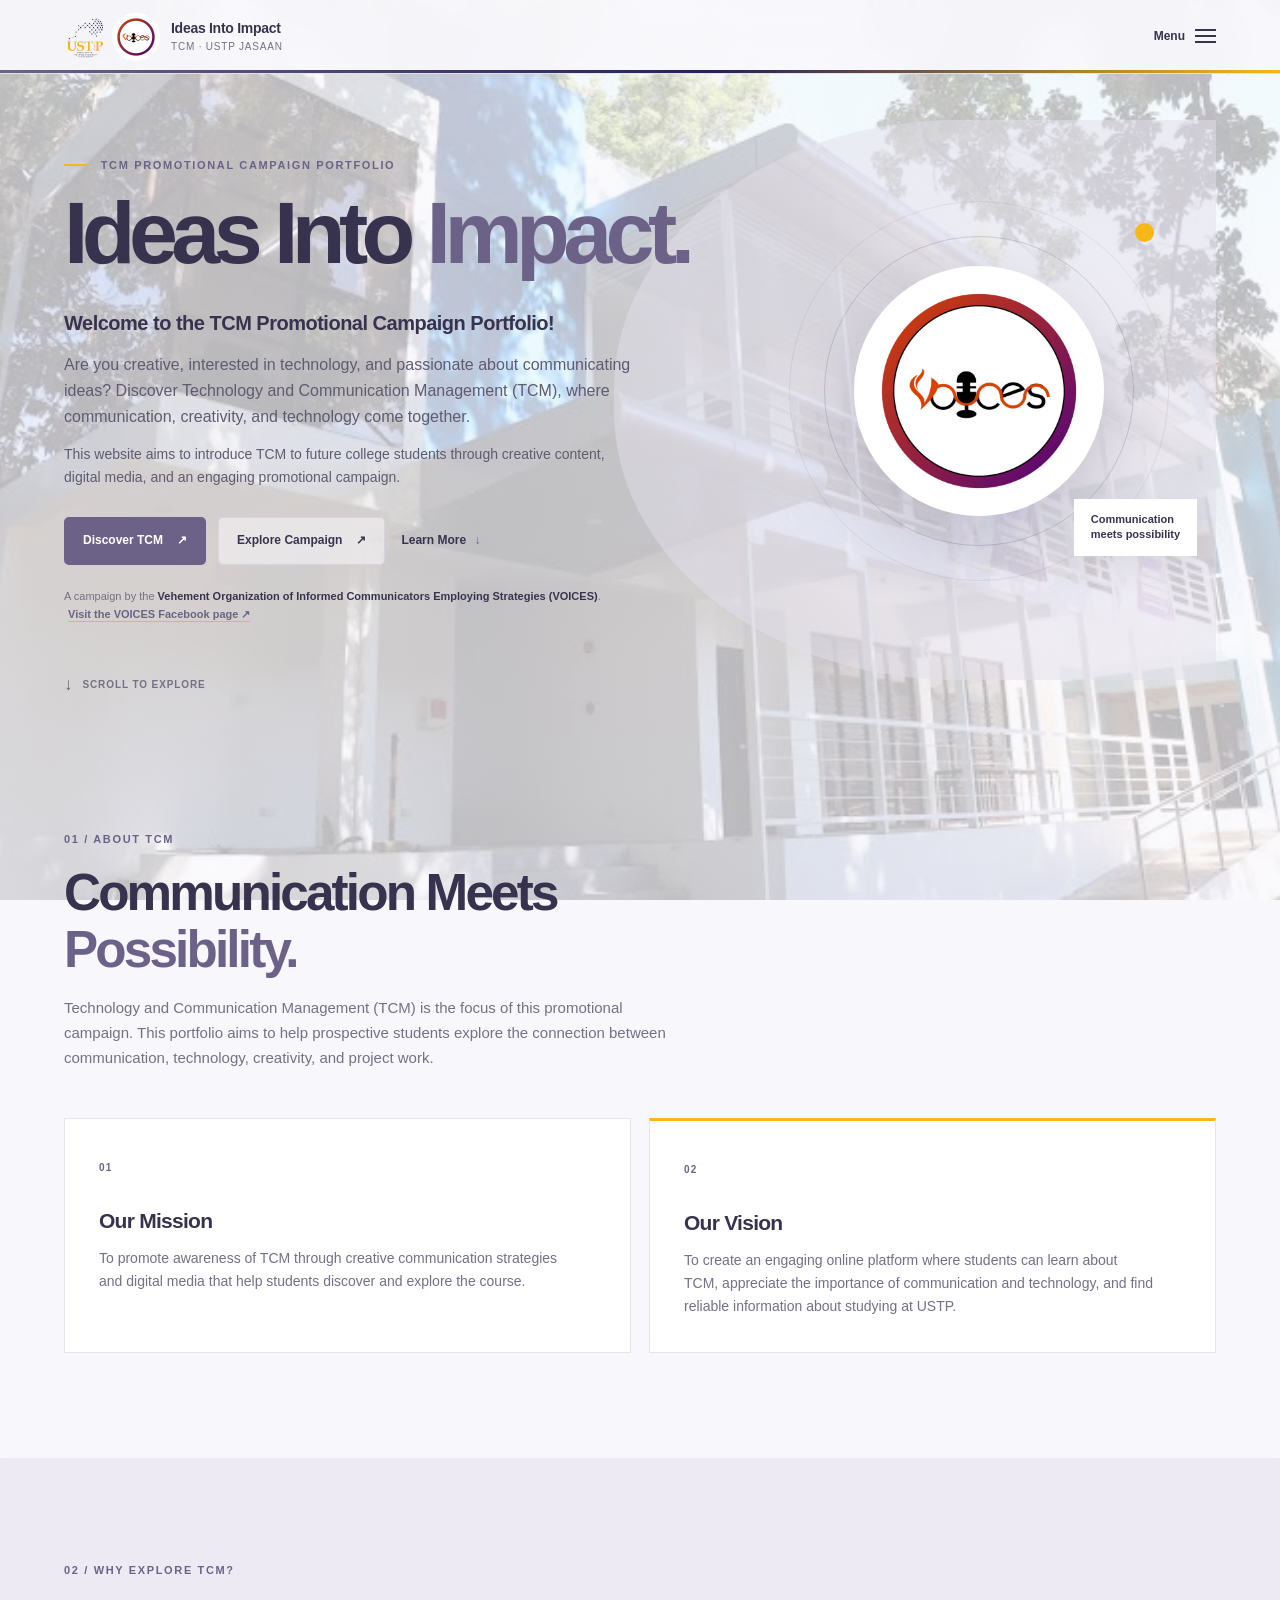
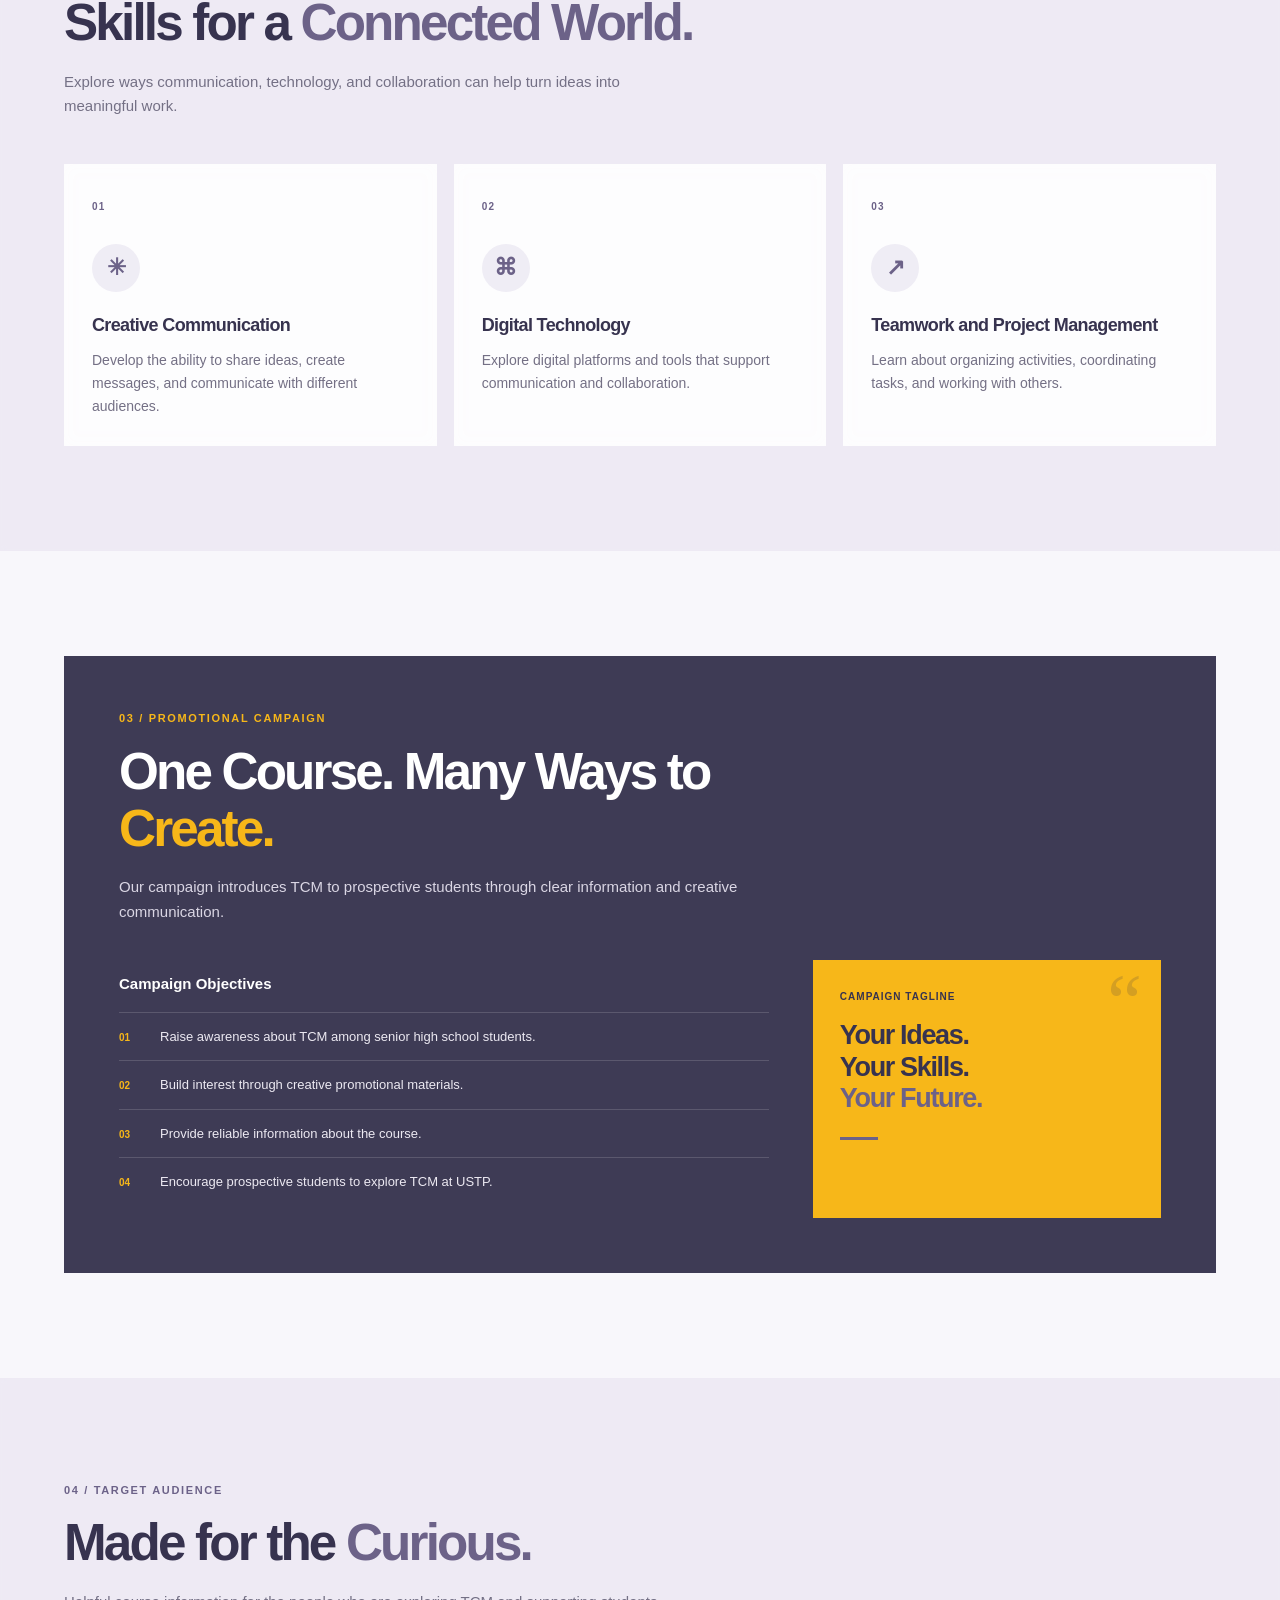
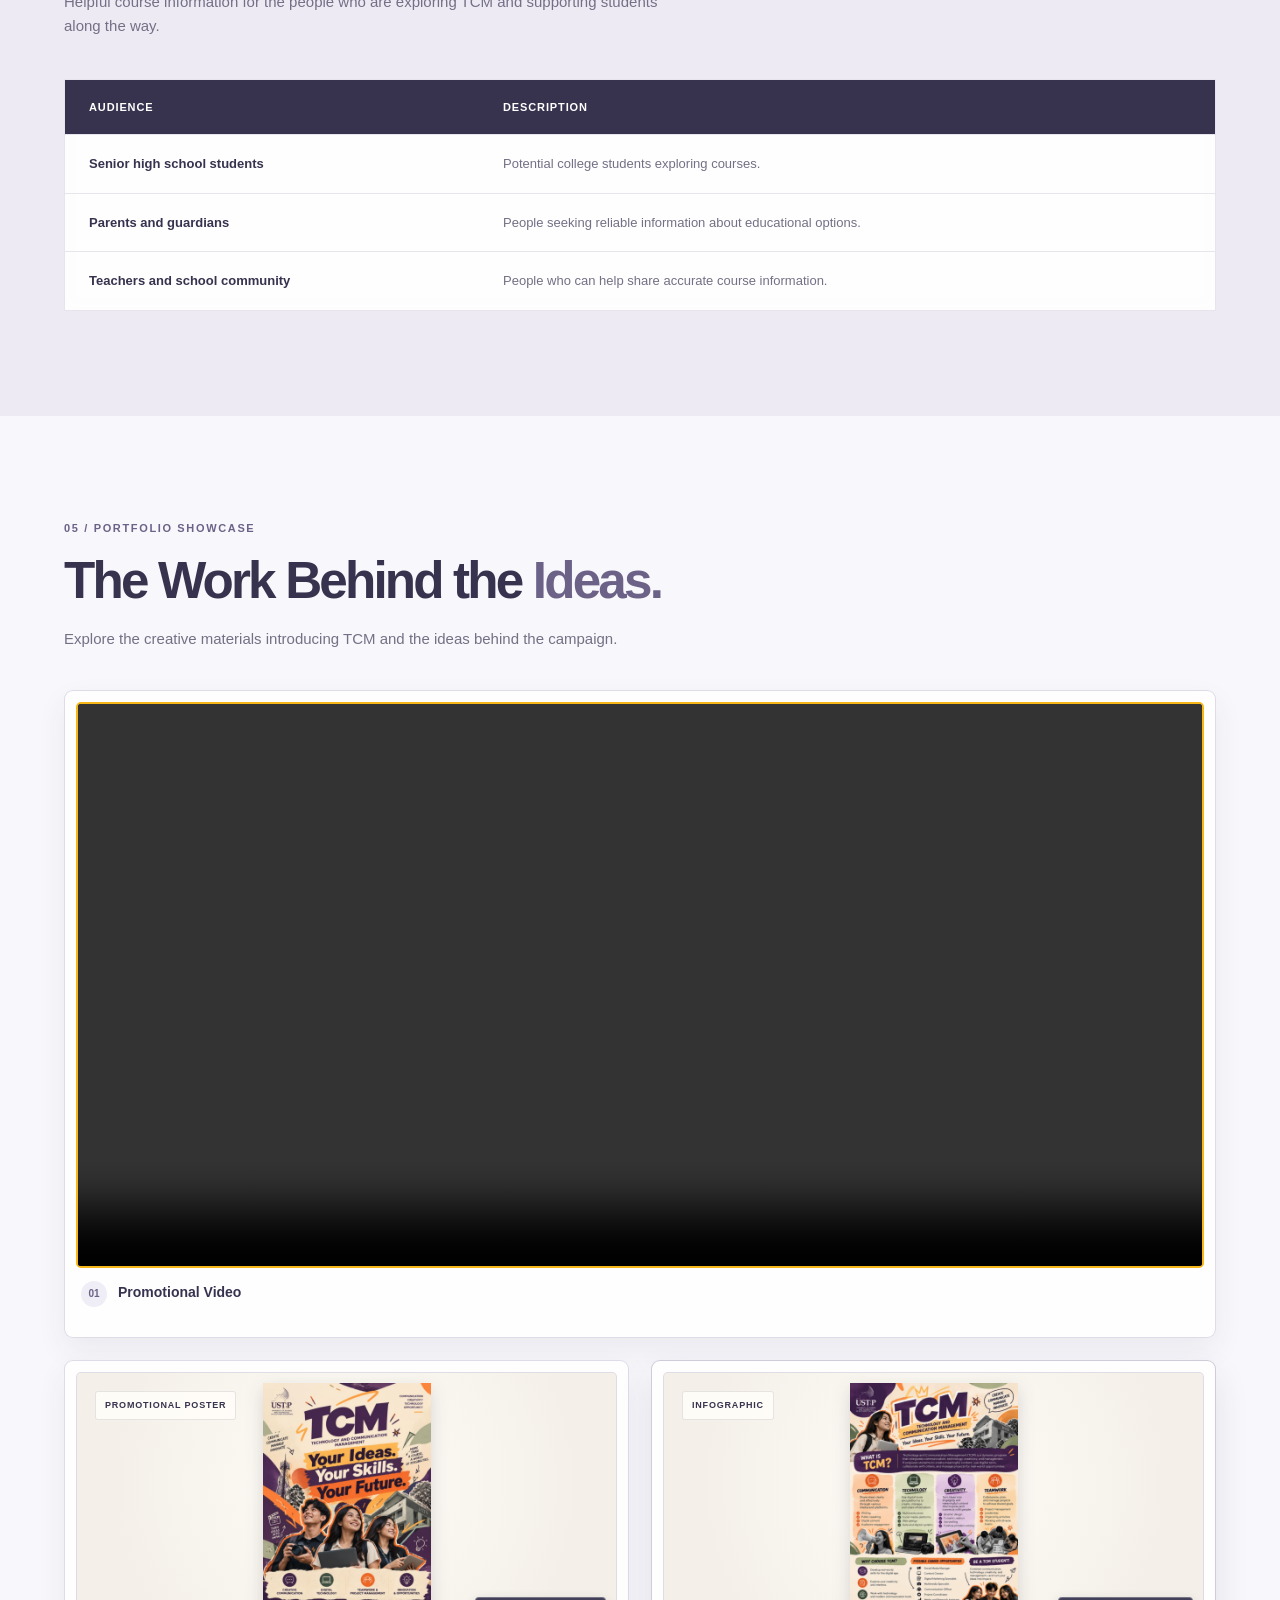
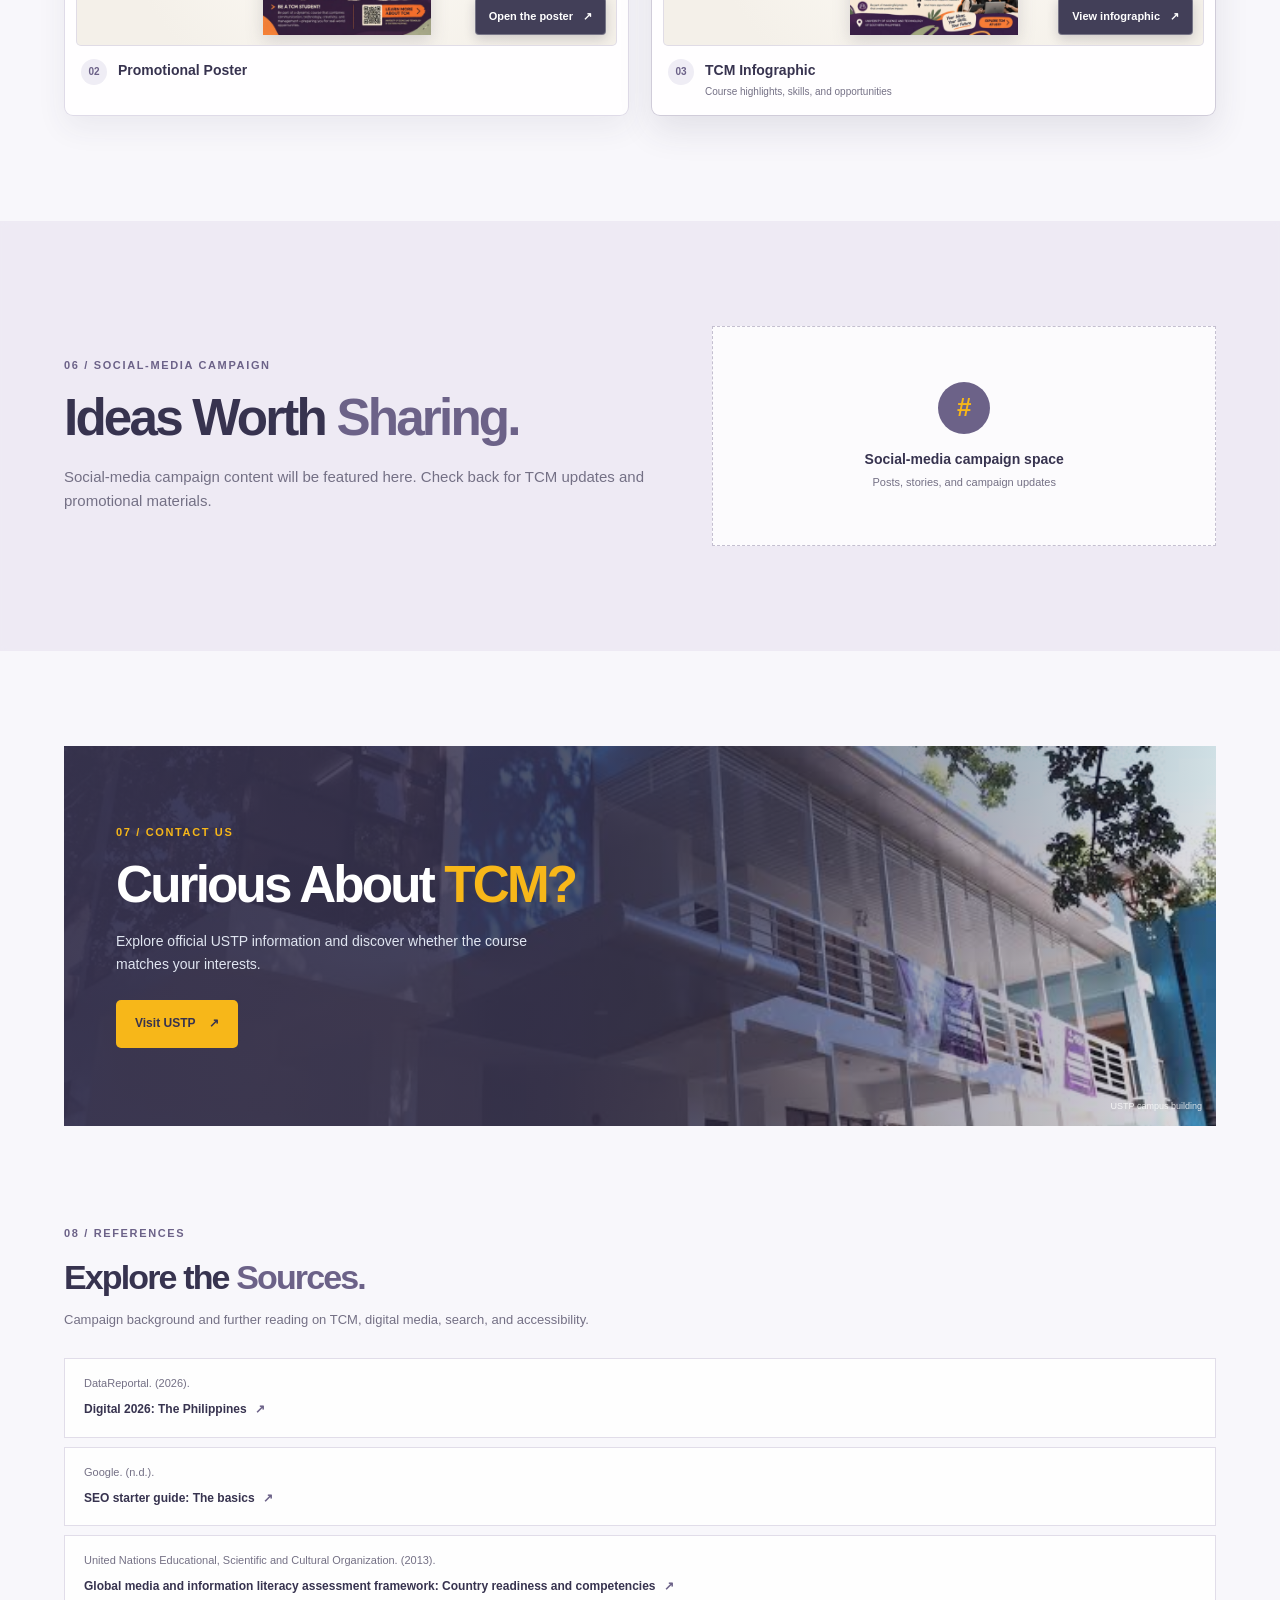
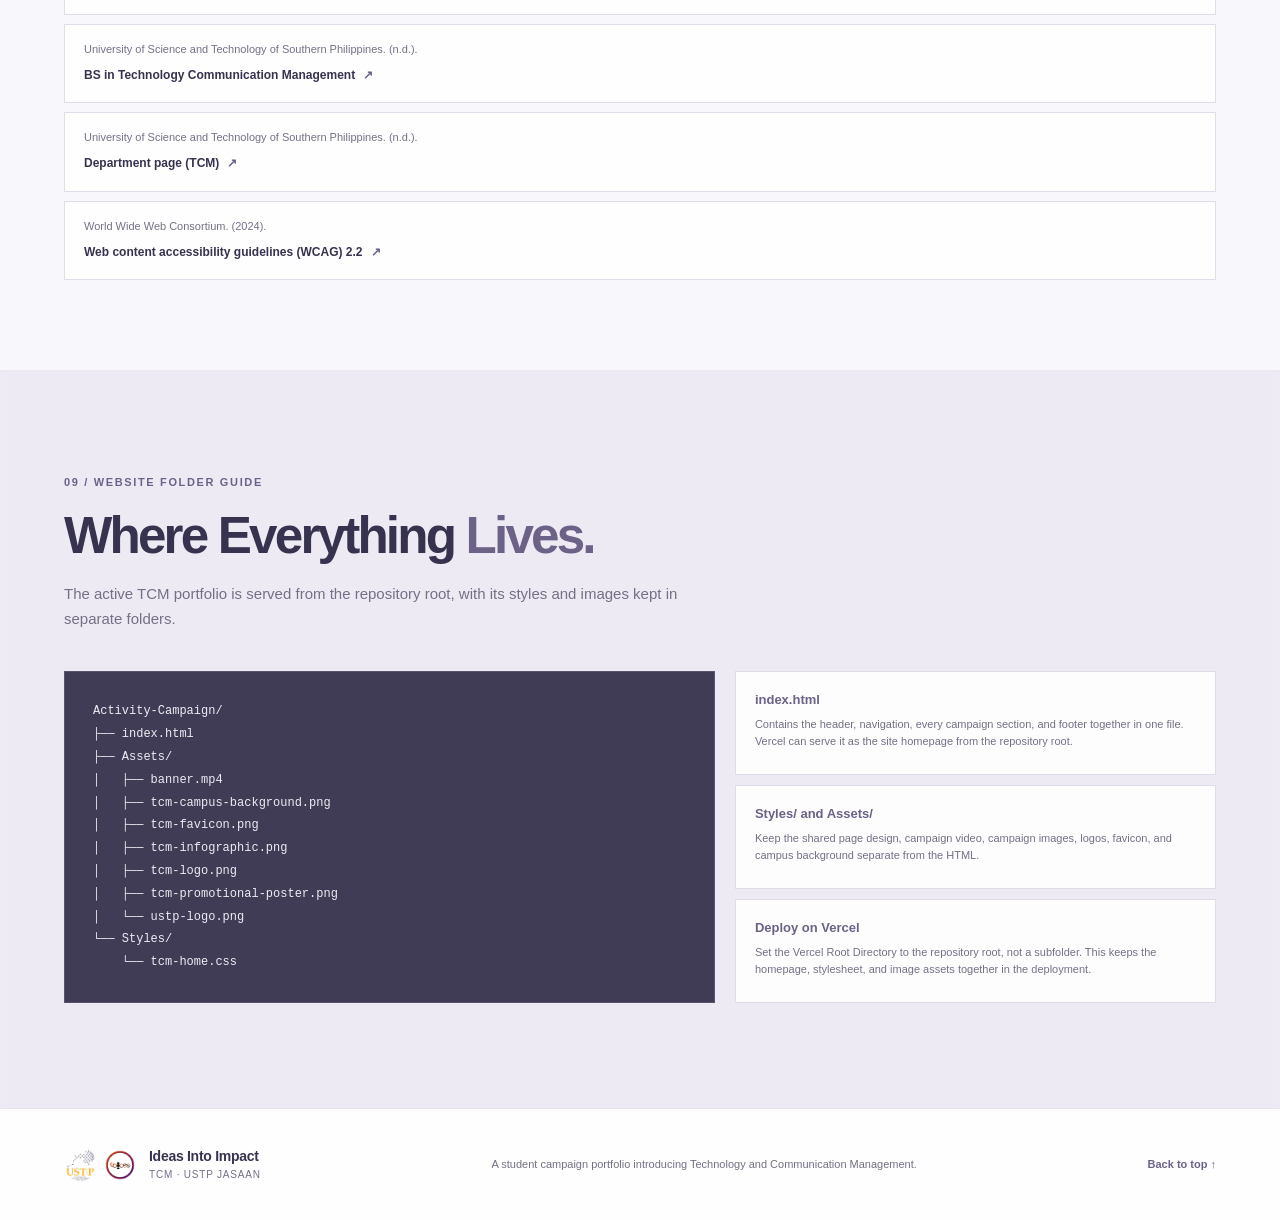
==== commit d5c855ea: "Add TCM promotional video and updated layout Co-authored-by: Copilot <223556219+Copilot@users.norepl" ====
--- a/index.html
+++ b/index.html
@@ -207,7 +207,19 @@
                 <p>Explore the creative materials introducing TCM and the ideas behind the campaign.</p>
             </div>
             <div class="portfolio-grid">
-                <article class="portfolio-card">
+                <article class="portfolio-card portfolio-video-card">
+                    <div class="portfolio-video-frame">
+                        <video class="portfolio-video" controls preload="metadata" playsinline
+                            aria-label="Promotional video introducing TCM">
+                            <source src="Assets/banner.mp4" type="video/mp4">
+                            Your browser does not support HTML video.
+                        </video>
+                    </div>
+                    <div class="portfolio-label"><span>01</span>
+                        <h3>Promotional Video</h3>
+                    </div>
+                </article>
+                <article class="portfolio-card portfolio-poster-card">
                     <button class="portfolio-media-trigger portfolio-poster-preview" type="button"
                         aria-haspopup="dialog" aria-controls="media-viewer-dialog"
                         aria-label="Open the TCM promotional poster" data-image="Assets/tcm-promotional-poster.png"
@@ -217,7 +229,7 @@
                         <span class="portfolio-media-badge">PROMOTIONAL POSTER</span>
                         <span class="infographic-preview-hint">Open the poster <span aria-hidden="true">↗</span></span>
                     </button>
-                    <div class="portfolio-label"><span>01</span>
+                    <div class="portfolio-label"><span>02</span>
                         <h3>Promotional Poster</h3>
                     </div>
                 </article>
@@ -232,20 +244,11 @@
                         <span class="infographic-preview-hint">View infographic <span aria-hidden="true">↗</span></span>
                     </button>
                     <div class="portfolio-label">
-                        <span>02</span>
+                        <span>03</span>
                         <div>
                             <h3>TCM Infographic</h3>
                             <p>Course highlights, skills, and opportunities</p>
                         </div>
-                    </div>
-                </article>
-                <article class="portfolio-card portfolio-placeholder-card">
-                    <div class="media-placeholder video-placeholder">
-                        <span class="placeholder-icon" aria-hidden="true">▶</span>
-                        <span>Campaign film coming soon</span>
-                    </div>
-                    <div class="portfolio-label"><span>03</span>
-                        <h3>Promotional Video</h3>
                     </div>
                 </article>
             </div>
@@ -333,16 +336,17 @@
                 </div>
                 <div class="structure-layout">
                     <pre class="folder-tree" aria-label="Website folder structure"><code>Activity-Campaign/
-                    ├── index.html
-                    ├── Assets/
+├── index.html
+├── Assets/
+│   ├── banner.mp4
 │   ├── tcm-campus-background.png
-                    │   ├── tcm-favicon.png
-                    │   ├── tcm-infographic.png
-                    │   ├── tcm-logo.png
-                    │   ├── tcm-promotional-poster.png
-                    │   └── ustp-logo.png
-                    └── Styles/
-                        └── tcm-home.css</code></pre>
+│   ├── tcm-favicon.png
+│   ├── tcm-infographic.png
+│   ├── tcm-logo.png
+│   ├── tcm-promotional-poster.png
+│   └── ustp-logo.png
+└── Styles/
+    └── tcm-home.css</code></pre>
                     <div class="structure-details">
                         <article>
                             <h3>index.html</h3>
@@ -351,8 +355,8 @@
                         </article>
                         <article>
                             <h3>Styles/ and Assets/</h3>
-                            <p>Keep the shared page design, campaign logo, USTP logo, favicon, and campus background
-                                separate from the HTML.</p>
+                            <p>Keep the shared page design, campaign video, campaign images, logos, favicon, and campus
+                                background separate from the HTML.</p>
                         </article>
                         <article>
                             <h3>Deploy on Vercel</h3>
--- a/Styles/tcm-home.css
+++ b/Styles/tcm-home.css
@@ -695,10 +695,29 @@
 
 .portfolio-grid {
     display: grid;
-    grid-template-columns: repeat(3, minmax(0, 1fr));
+    grid-template-columns: repeat(2, minmax(0, 1fr));
     align-items: stretch;
     gap: 22px;
     margin-top: 38px;
+}
+
+.portfolio-video-card {
+    grid-column: 1 / -1;
+}
+
+.portfolio-video-frame {
+    overflow: hidden;
+    border: 2px solid var(--gold);
+    border-radius: 5px;
+    background: var(--navy);
+}
+
+.portfolio-video {
+    display: block;
+    width: 100%;
+    max-height: 600px;
+    height: auto;
+    object-fit: contain;
 }
 
 .portfolio-card {
@@ -720,49 +739,6 @@
 .featured-portfolio-card {
     border-color: rgba(108, 98, 136, 0.32);
     box-shadow: 0 15px 34px rgba(55, 51, 79, 0.11);
-}
-
-.media-placeholder {
-    position: relative;
-    display: flex;
-    min-height: 274px;
-    flex-direction: column;
-    align-items: center;
-    justify-content: center;
-    gap: 12px;
-    overflow: hidden;
-    border: 1px solid rgba(220, 216, 230, 0.82);
-    border-radius: 5px;
-    background:
-        radial-gradient(circle at 50% 40%, rgba(255, 255, 255, 0.94), transparent 60%),
-        linear-gradient(145deg, #f1eef7, #e8e4f0);
-    color: #68637a;
-    font-size: 11px;
-    font-weight: 700;
-    letter-spacing: 0.03em;
-}
-
-.media-placeholder::before,
-.media-placeholder::after {
-    position: absolute;
-    width: 130px;
-    height: 130px;
-    border: 1px solid rgba(108, 98, 136, 0.1);
-    border-radius: 50%;
-    content: "";
-    pointer-events: none;
-}
-
-.media-placeholder::before {
-    top: -75px;
-    right: -52px;
-}
-
-.media-placeholder::after {
-    bottom: -96px;
-    left: -62px;
-    width: 170px;
-    height: 170px;
 }
 
 .portfolio-poster-preview,
@@ -1000,30 +976,6 @@
     pointer-events: none;
 }
 
-.video-placeholder {
-    background: linear-gradient(145deg, rgba(246, 244, 250, 0.93), rgba(229, 225, 238, 0.94));
-}
-
-.placeholder-icon {
-    position: relative;
-    z-index: 1;
-    display: grid;
-    width: 48px;
-    height: 48px;
-    place-items: center;
-    border: 1px solid #c9c4d5;
-    border-radius: 50%;
-    background: rgba(255, 255, 255, 0.75);
-    color: var(--blue);
-    font-size: 22px;
-    font-weight: 400;
-}
-
-.media-placeholder>span:last-child {
-    position: relative;
-    z-index: 1;
-}
-
 .portfolio-label {
     display: flex;
     align-items: baseline;
